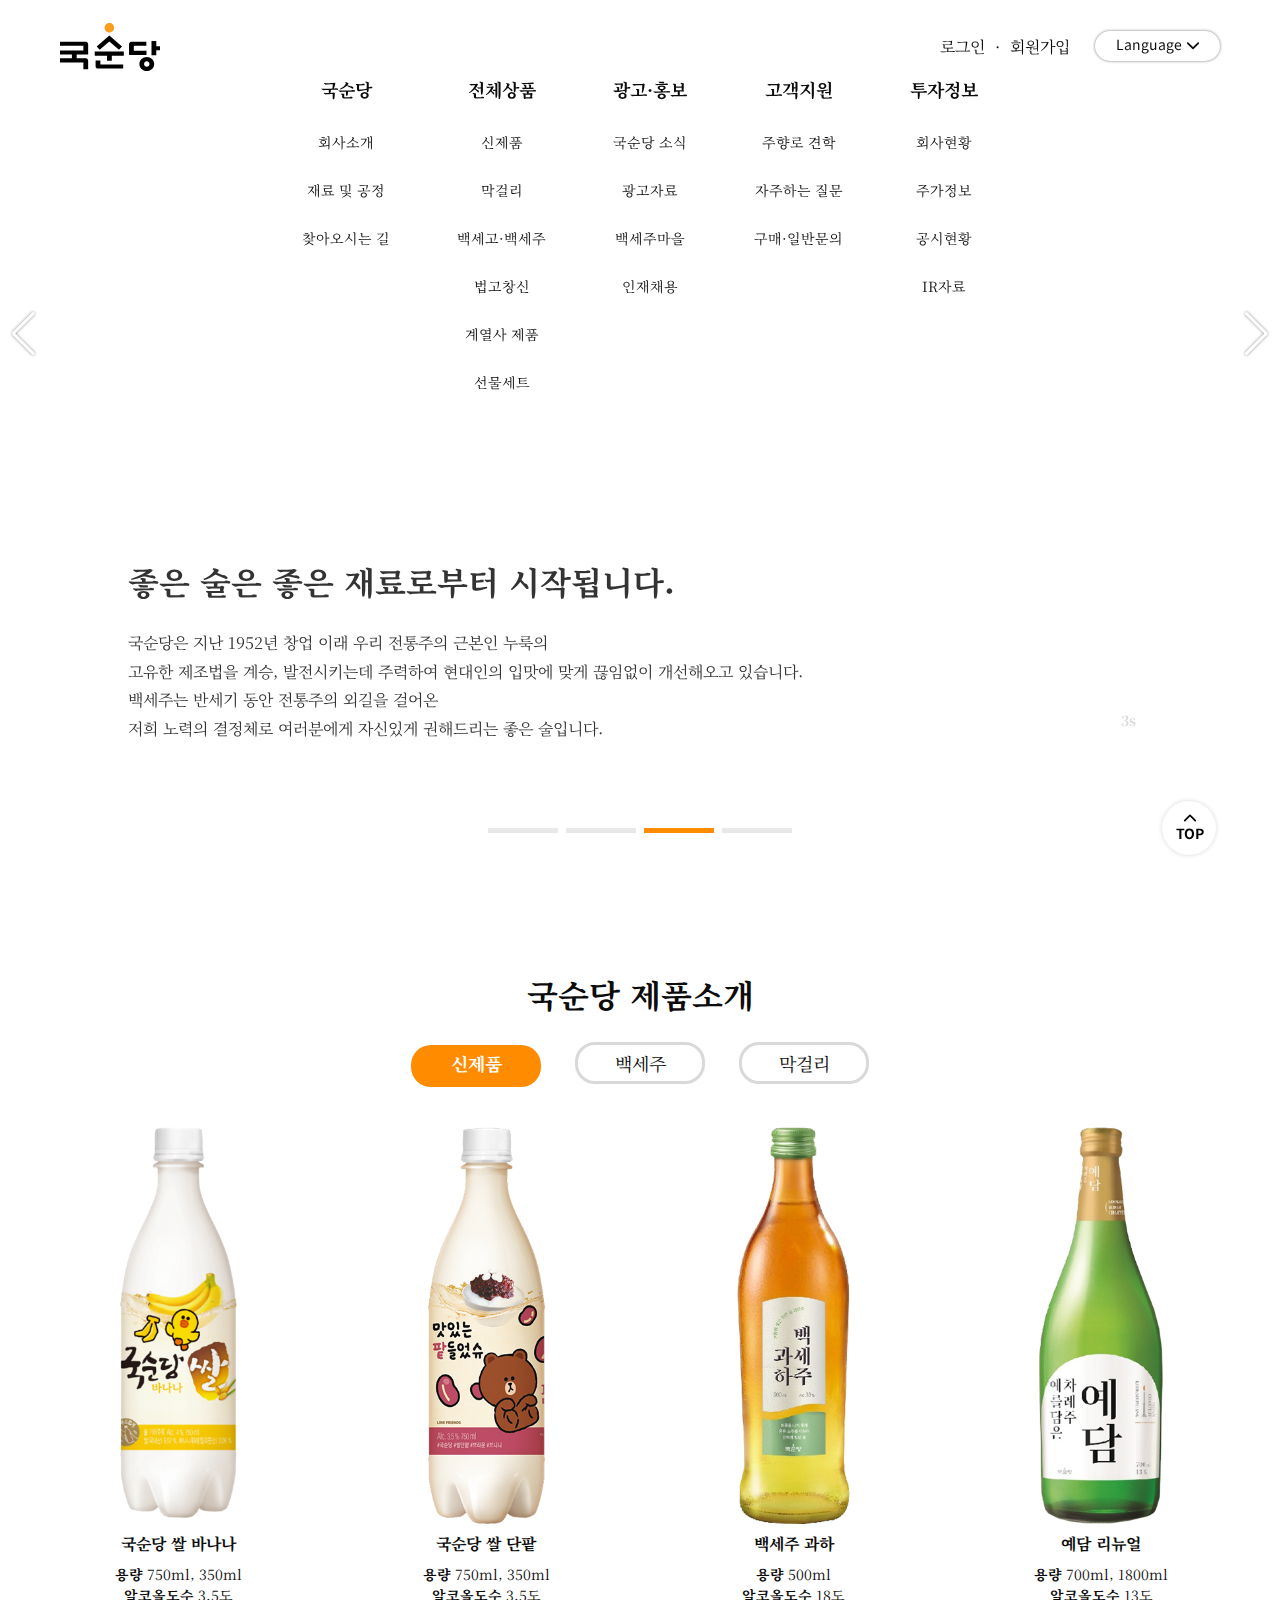
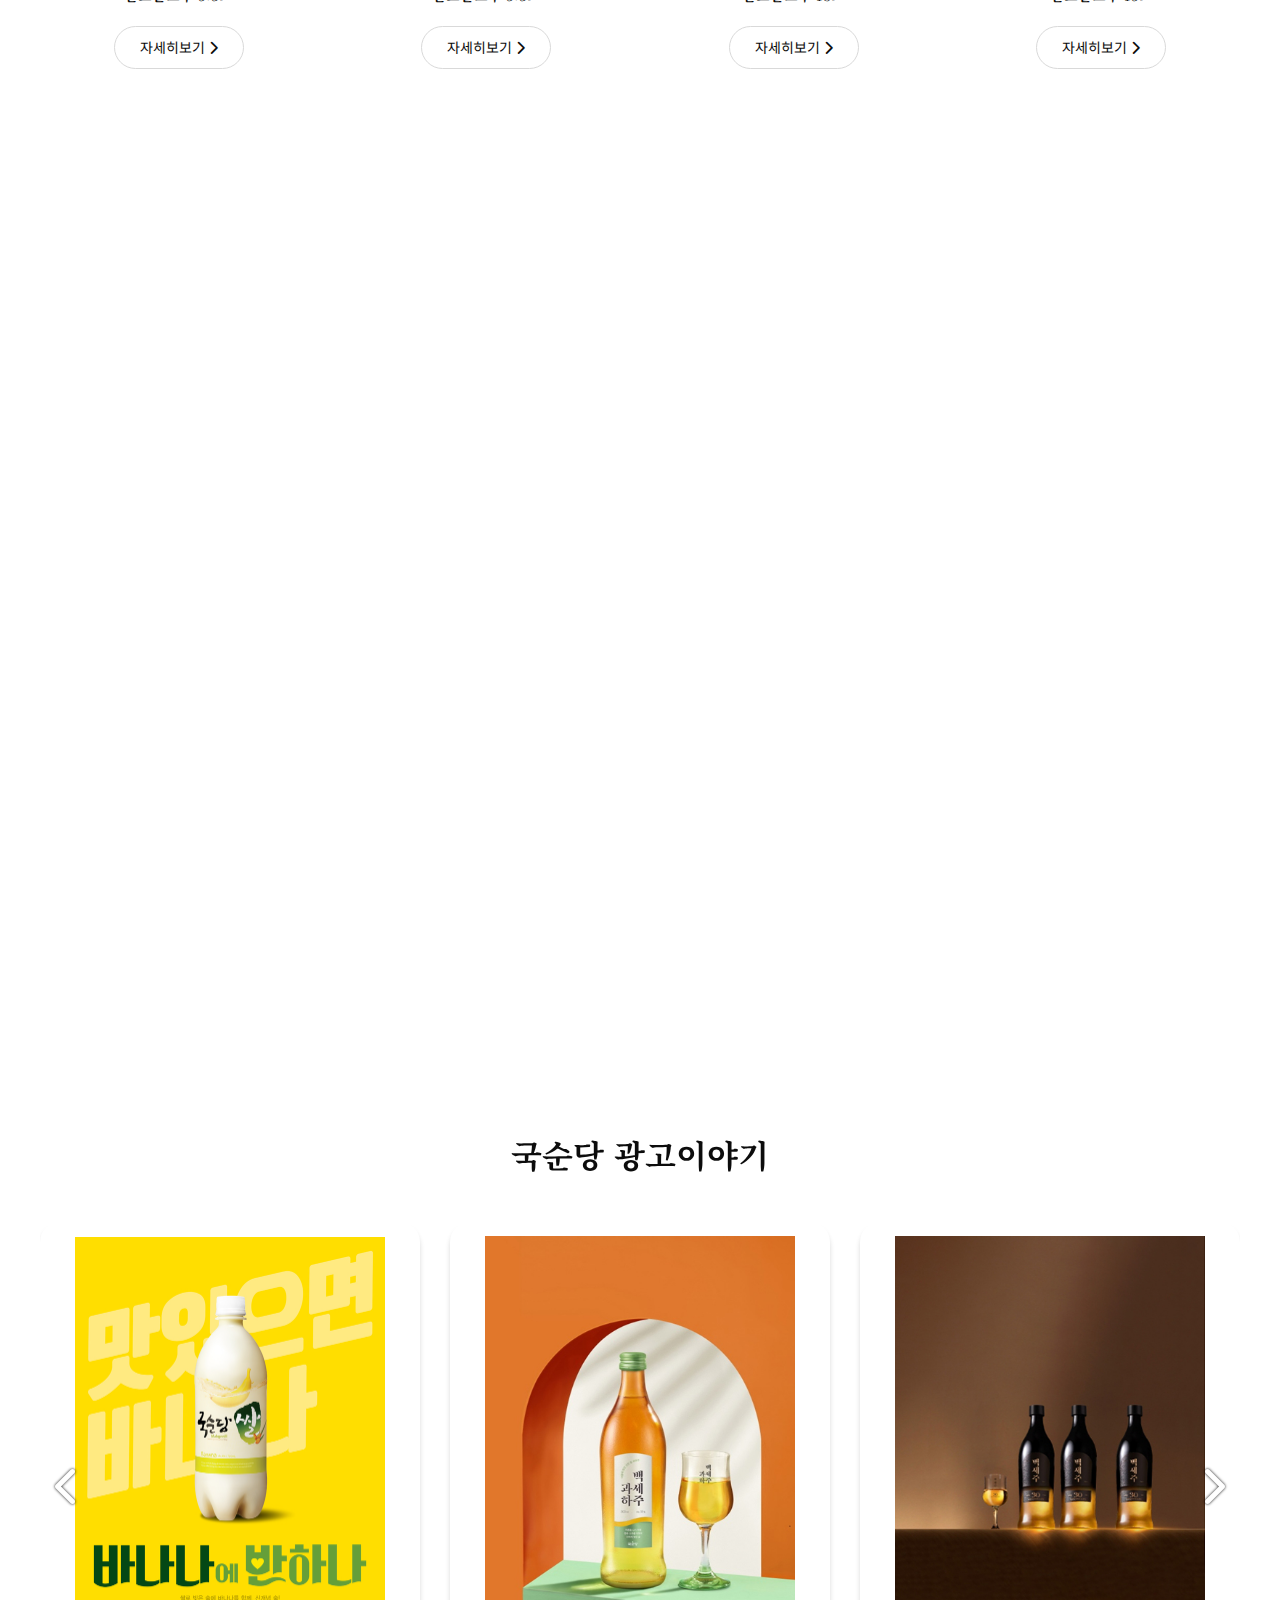
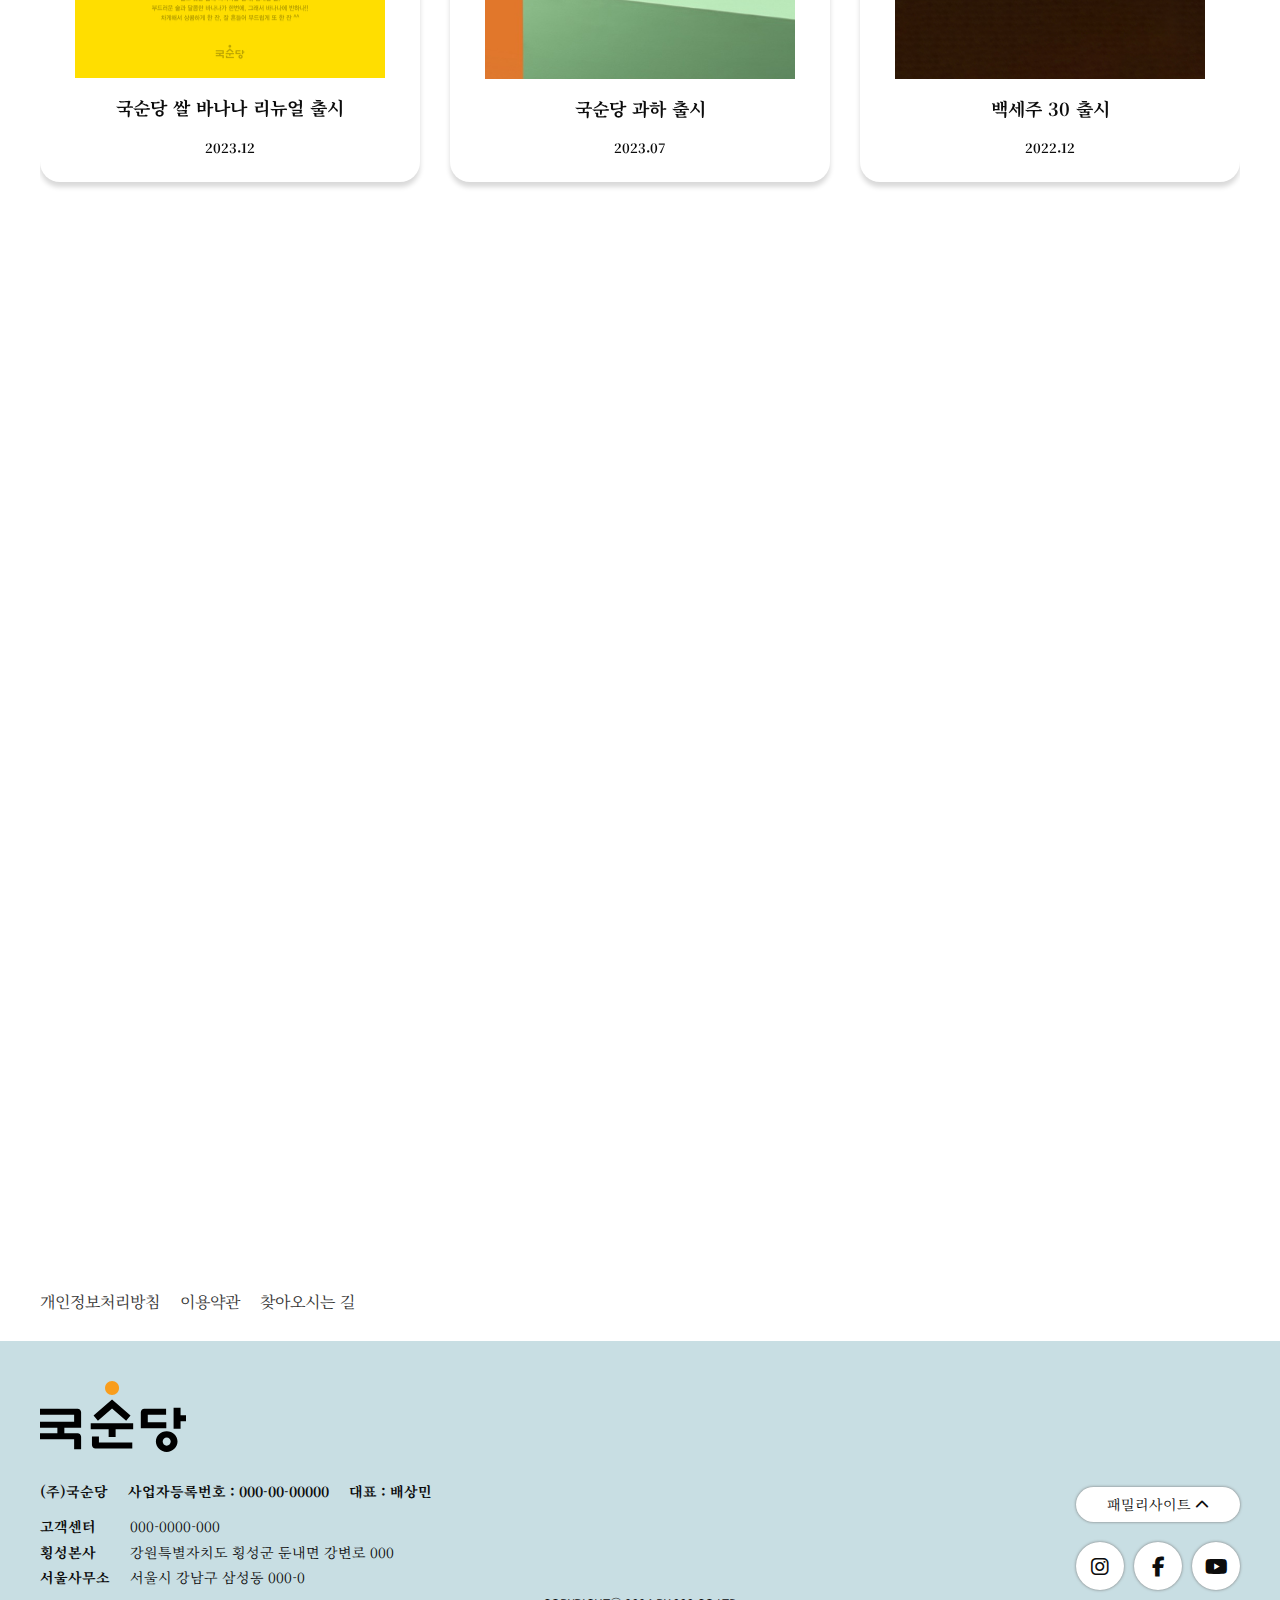
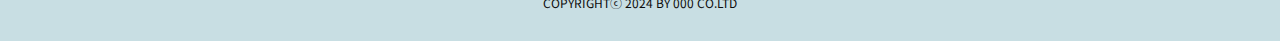
==== index.html @ f48126ed "Add files via upload" ====
<!DOCTYPE html>
<html lang="ko">
<head>
  <meta charset="UTF-8">
  <meta name="viewport" content="width=device-width, initial-scale=1.0">
  <title>국순당</title>
  <!-- 파비콘 이미지 삽입하기 -->
  <link rel="shortcut icon" type="image/x-icon" href="./images/favicon.ico">
  <!-- 1. 초기화 -->
  <link href="./css/reset.css" type="text/css" rel="stylesheet">
  <!-- 2. 공통서식 -->
  <link href="./css/common.css" type="text/css" rel="stylesheet">
  <!-- 3. 메인서식 -->
  <link href="./css/main.css" type="text/css" rel="stylesheet">
  <!-- 4. 아이콘폰트(폰트어썸) -->
  <link rel="stylesheet" href="https://cdnjs.cloudflare.com/ajax/libs/font-awesome/6.2.1/css/all.min.css" type="text/css">

  <link rel="stylesheet" href="https://cdn.jsdelivr.net/npm/swiper@11/swiper-bundle.min.css">


  <!-- 스크롤 아웃 -->
  <script src="https://unpkg.com/scroll-out/dist/scroll-out.min.js"></script>

  <!-- 사용자가 현재 페이지에 접속을 하면 접속한 디바이스기기를 체크하여 모바일, 태블릿일경우 모바일 페이지로 이동 -->

  <!-- 모바일 버전 전환 -->
  <script>
    //사용자가 접속한 디바이스 기기 체크하기
    let mobile_keys=new Array('iPhone','iPad','Android','BlackBerry','Windows Phone','Windows CE','LG','MOT','SAMSUNG','SonyEricsson','Nokia');

    //만약에 웹페이지 주소뒤에 move_pc_screen 값이 없다면
    if(document.URL.match('move_pc_screen')) mobile_keys=null;

    //위 배열값 개수만큼 반복하여 검사를 하고 모바일 사용자이면 아래 내용을 실행
    for(i in mobile_keys){
      //URL파라미터에 'move_pc_screen'가 포함되어 있지 않을때 아래 내용 적용
      if(navigator.userAgent.match(mobile_keys[i]) !=null){
        location.href='https://kimjisu987.github.io/project01/mobile'; //모바일로 연결하라
        break; //더이상 실행안함.
      }
    }
  </script>

  <!-- 스크롤 이미지 스타일 -->
  <style>
    [data-scroll]{
      opacity: 0;
      will-change: transform, opacity;
      transform: translateY(6rem);
      transition: all 1.5s cubic-bezier(0.165, 0.84, 0.44, 1);
    }
    [data-scroll='in']{
      opacity: 1;
      transform: translateY(0);
    }
    [data-scroll='out']{
      opacity: 0;
    }
  </style>
</head>
<body>
  <form name="검색" method="post" action="search">
  <!-- 헤더영역 시작 -->
  <header>
    <div class="header_box"></div>
    <div class="h_top">
      <h1>
        <a href="index.html" title="메인페이지로 바로가기">
          <img src="./images/main_logo.svg" alt="상단로고">
        </a>
      </h1>

      <nav class="top_lnb">
        <ul>
          <li><a href="login.html" title="로그인">로그인</a></li>
          <li><a href="join.html" title="회원가입">회원가입</a></li>
        </ul>
        <div class="lang">
          <ul>
            <li><a href="#" title="language">Language <i class="fa-solid fa-chevron-down"></i></a>
              <ul class="lang_list">
                <li>Language <i class="fa-solid fa-chevron-down"></i></li>
                <li><a href="#" title="Korean">Korean</a></li>
                <li><a href="#" title="English">English</a></li>
                <li><a href="#" title="Chinese">Chinese</a></li>
                <li><a href="#" title="Japanese">Japanese</a></li>
              </ul>
            </li>
          </ul>
        </div>
      </nav>
    </div>
    <div class="h_bottom">
      <nav class="gnb">
        <ul>
          <li>
            <a href="#" title="국순당">국순당</a>
            <ul class="sub">
              <li><a href="#" title="회사소개">회사소개</a></li>
              <li><a href="#" title="재료및공정">재료 및 공정</a></li>
              <li><a href="#" title="찾아오시는 길">찾아오시는 길</a></li>
            </ul>
          </li>
          <li>
            <a href="#" title="전체상품">전체상품</a>
            <ul class="sub">
              <li><a href="#" title="신제품">신제품</a></li>
              <li><a href="#" title="막걸리">막걸리</a></li>
              <li><a href="#" title="백세고백세주">백세고&#x00B7;백세주</a></li>
              <li><a href="#" title="법고창신">법고창신</a></li>
              <li><a href="#" title="계열사 제품">계열사 제품</a></li>
              <li><a href="#" title="선물세트">선물세트</a></li>
            </ul>
          </li>
          <li>
            <a href="#" title="광고및홍보">광고&#x00B7;홍보</a>
            <ul class="sub">
              <li><a href="#" title="국순당 소식">국순당 소식</a></li>
              <li><a href="#" title="광고자료">광고자료</a></li>
              <li><a href="#" title="백세주마을">백세주마을</a></li>
              <li><a href="#" title="인재채용">인재채용</a></li>
            </ul>
          </li>
          <li>
            <a href="#" title="고객지원">고객지원</a>
            <ul class="sub">
              <li><a href="#" title="주향로 견학">주향로 견학</a></li>
              <li><a href="#" title="자주하는 질문">자주하는 질문</a></li>
              <li><a href="#" title="구매및일반문의">구매&#x00B7;일반문의</a></li>
            </ul>
          </li>
          <li>
            <a href="#" title="투자정보">투자정보</a>
            <ul class="sub">
              <li><a href="#" title="회사현황">회사현황</a></li>
              <li><a href="#" title="주가정보">주가정보</a></li>
              <li><a href="#" title="공시현황">공시현황</a></li>
              <li><a href="#" title="IR자료">IR자료</a></li>
            </ul>
          </li>
        </ul>
      </nav>
    </div>
  </header>

  <!-- 메인영역 시작 -->
  <main>
    <!-- 1. 메인 슬라이드 -->
    <article class="visual_box">
      <h2>메인슬라이드</h2>
      <div class="swiper main_slide">
        <div class="swiper-wrapper">
          <div class="swiper-slide"><img src="./images/main_slide1.jpg" alt="슬라이드1"></div>
          <div class="swiper-slide"><img src="./images/main_slide2.jpg" alt="슬라이드2"></div>
          <div class="swiper-slide"><img src="./images/main_slide3.jpg" alt="슬라이드3"></div>
          <div class="swiper-slide"><img src="./images/main_slide4.jpg" alt="슬라이드4"></div>
        </div>
        <div class="swiper-button-next"></div>
        <div class="swiper-button-prev"></div>
        <div class="swiper-pagination"></div>
        <div class="autoplay-progress">
          <svg viewBox="0 0 48 48">
            <circle cx="24" cy="24" r="20"></circle>
          </svg>
          <span></span>
        </div>
        <div class="silde_inner">
          <p><span class="slide_txt">좋은 술은 좋은 재료로부터 시작됩니다.</span><br>
            국순당은 지난 1952년 창업 이래 우리 전통주의 근본인 누룩의<br>
            고유한 제조법을 계승, 발전시키는데 주력하여 현대인의 입맛에 맞게 끊임없이 개선해오고 있습니다.<br>
            백세주는 반세기 동안 전통주의 외길을 걸어온<br>
            저희 노력의 결정체로 여러분에게 자신있게 권해드리는 좋은 술입니다.
          </p>
        </div>
      </div>


    </article>
    <!-- 2. 제품소개 : 0329 라디오버튼을 활용한 이미지 슬라이드 참고 -->
    <article class="menu_box scroll_on">
      <h4 class="menu_title">국순당 제품소개</h4>
      <input type="radio" id="tab01" name="a" checked><label for="tab01">신제품</label>
      <input type="radio" id="tab02" name="a"><label for="tab02">백세주</label>
      <input type="radio" id="tab03" name="a"><label for="tab03">막걸리</label>

      <!-- 1. 신제품 -->
      <div class="swiper menu_slide1"  >
        <div class="swiper-wrapper">
          <div class="swiper-slide">
            <figure>
              <a href="#none" title="신제품1">
                <img src="./images/product00_1.png" alt="신제품1">
              </a>
              <figcaption>
                <h5>국순당 쌀 바나나</h5>
                <p>
                  <b>용량</b> 750ml, 350ml<br>
                  <b>알코올도수</b> 3.5도<br>
                </p>
                <a href="#" title="제품 자세히보기" class="readmore">자세히보기 <i class="fa-solid fa-chevron-right"></i></a>
              </figcaption>
            </figure>
          </div>
          <div class="swiper-slide">
            <figure>
              <a href="#none" title="신제품2">
                <img src="./images/product00_2.png" alt="신제품2">
              </a>
              <figcaption>
                <h5>국순당 쌀 단팥</h5>
                <p>
                  <b>용량</b> 750ml, 350ml<br>
                <b>알코올도수</b> 3.5도<br>
              </p>
              <p>
                <a href="#" title="제품 자세히보기" class="readmore">자세히보기 <i class="fa-solid fa-chevron-right"></i></a>
              </figcaption>
            </figure>
          </div>
          <div class="swiper-slide">
            <figure>
              <a href="#none" title="신제품3">
                <img src="./images/product00_3.png" alt="신제품3">
              </a>
              <figcaption>
                <h5>백세주 과하</h5>
                <p>
                  <b>용량</b> 500ml<br>
                  <b>알코올도수</b> 18도<br>
                </p>
                <p>
                  <a href="#" title="제품 자세히보기" class="readmore">자세히보기 <i class="fa-solid fa-chevron-right"></i></a>
              </figcaption>
            </figure>
          </div>
          <div class="swiper-slide">
            <figure>
              <a href="#none" title="신제품4">
                <img src="./images/product00_4.png" alt="신제품4">
              </a>
              <figcaption>
                <h5>예담 리뉴얼</h5>
                <p>
                  <b>용량</b> 700ml, 1800ml<br>
                  <b>알코올도수</b> 13도<br>
                </p>
                <p>
                  <a href="#" title="제품 자세히보기" class="readmore">자세히보기 <i class="fa-solid fa-chevron-right"></i></a>
              </figcaption>
            </figure>
          </div>
        </div>
        <div class="swiper-pagination"></div>
      </div>

      <!-- 2. 백세주 -->
      <div class="swiper menu_slide2"  >
        <div class="swiper-wrapper">
          <div class="swiper-slide">
            <figure>
              <a href="#none" title="백세주1">
                <img src="./images/product02_1.png" alt="백세주1">
              </a>
              <figcaption>
                <h5>백세주</h5>
                <p>
                  <b>용량</b> 95ml, 375ml, 500ml<br>
                  <b>알코올도수</b> 13도<br>
                </p>
                <p>
                  <a href="#" title="제품 자세히보기" class="readmore">자세히보기 <i class="fa-solid fa-chevron-right"></i></a>
                </p>
              </figcaption>
            </figure>
          </div>
          <div class="swiper-slide">
            <figure>
              <a href="#none" title="백세주2">
                <img src="./images/product02_2.png" alt="백세주2">
              </a>
              <figcaption>
                <h5>백세주 과하</h5>
                <p>
                  <b>용량</b> 500ml<br>
                <b>알코올도수</b> 18도<br>
              </p>
              <p>
                <a href="#" title="제품 자세히보기" class="readmore">자세히보기 <i class="fa-solid fa-chevron-right"></i></a>
                </p>
              </figcaption>
            </figure>
          </div>
          <div class="swiper-slide">
            <figure>
              <a href="#none" title="백세주3">
                <img src="./images/product02_3.png" alt="백세주3">
              </a>
              <figcaption>
                <h5>백세주 담</h5>
                <p>
                  <b>용량</b> 375ml<br>
                  <b>알코올도수</b> 13도<br>
                </p>
                <p>
                  <a href="#" title="제품 자세히보기" class="readmore">자세히보기 <i class="fa-solid fa-chevron-right"></i></a>
                </p>
              </figcaption>
            </figure>
          </div>
          <div class="swiper-slide">
            <figure>
              <a href="#none" title="백세주4">
                <img src="./images/product02_4.png" alt="백세주4">
              </a>
              <figcaption>
                <h5>강장 백세주</h5>
                <p>
                  <b>용량</b> 700ml<br>
                  <b>알코올도수</b> 15도<br>
                </p>
                <p>
                  <a href="#" title="제품 자세히보기" class="readmore">자세히보기 <i class="fa-solid fa-chevron-right"></i></a>
                </p>
              </figcaption>
            </figure>
          </div>
          <div class="swiper-slide">
            <figure>
              <a href="#none" title="백세주5">
                <img src="./images/product02_5.png" alt="백세주5">
              </a>
              <figcaption>
                <h5>자양 백세주</h5>
                <p>
                  <b>용량</b> 700ml<br>
                  <b>알코올도수</b> 15도<br>
                </p>
                <p>
                  <a href="#" title="제품 자세히보기" class="readmore">자세히보기 <i class="fa-solid fa-chevron-right"></i></a>
                </p>
              </figcaption>
            </figure>
          </div>
        </div>
        <div class="swiper-pagination"></div>
      </div>

      <!-- 3. 막걸리 -->
      <div class="swiper menu_slide3"  >
        <div class="swiper-wrapper">
          <div class="swiper-slide">
            <figure>
              <a href="#none" title="막걸리1">
                <img src="./images/product03_1.png" alt="막걸리1">
              </a>
              <figcaption>
                <h5>국순당 생막걸리</h5>
                <p>
                  <b>용량</b> 750ml<br>
                  <b>알코올도수</b> 6도<br>
                </p>
                <p>
                  <a href="#" title="제품 자세히보기" class="readmore">자세히보기 <i class="fa-solid fa-chevron-right"></i></a>
                </p>
              </figcaption>
            </figure>
          </div>
          <div class="swiper-slide">
            <figure>
              <a href="#none" title="막걸리2">
                <img src="./images/product03_2.png" alt="막걸리2">
              </a>
              <figcaption>
                <h5>국순당 대박</h5>
                <p>
                  <b>용량</b> 700ml<br>
                <b>알코올도수</b> 6도<br>
              </p>
              <p>
                <a href="#" title="제품 자세히보기" class="readmore">자세히보기 <i class="fa-solid fa-chevron-right"></i></a>
                </p>
              </figcaption>
            </figure>
          </div>
          <div class="swiper-slide">
            <figure>
              <a href="#none" title="막걸리3">
                <img src="./images/product03_3.png" alt="막걸리3">
              </a>
              <figcaption>
                <h5>1000억 프리바이오 막걸리</h5>
                <p>
                  <b>용량</b> 750ml, 350ml<br>
                  <b>알코올도수</b> 5도<br>
                </p>
                <p>
                  <a href="#" title="제품 자세히보기" class="readmore">자세히보기 <i class="fa-solid fa-chevron-right"></i></a>
                </p>
              </figcaption>
            </figure>
          </div>
          <div class="swiper-slide">
            <figure>
              <a href="#none" title="막걸리4">
                <img src="./images/product03_4.png" alt="막걸리4">
              </a>
              <figcaption>
                <h5>국순당 쌀막걸리 무아스파탐</h5>
                <p>
                  <b>용량</b> 750ml, 350ml<br>
                  <b>알코올도수</b> 5.8도<br>
                </p>
                <p>
                  <a href="#" title="제품 자세히보기" class="readmore">자세히보기 <i class="fa-solid fa-chevron-right"></i></a>
                </p>
              </figcaption>
            </figure>
          </div>
          <div class="swiper-slide">
            <figure>
              <a href="#none" title="막걸리5">
                <img src="./images/product03_5.png" alt="막걸리5">
              </a>
              <figcaption>
                <h5>피치로 피치올려</h5>
                <p>
                  <b>용량</b> 750ml<br>
                  <b>알코올도수</b> 3도<br>
                </p>
                <p>
                  <a href="#" title="제품 자세히보기" class="readmore">자세히보기 <i class="fa-solid fa-chevron-right"></i></a>
                </p>
              </figcaption>
            </figure>
          </div>
          <div class="swiper-slide">
            <figure>
              <a href="#none" title="막걸리6">
                <img src="./images/product03_6.png" alt="막걸리6">
              </a>
              <figcaption>
                <h5>첫술</h5>
                <p>
                  <b>용량</b> 750ml<br>
                  <b>알코올도수</b> 7도<br>
                </p>
                <p>
                  <a href="#" title="제품 자세히보기" class="readmore">자세히보기 <i class="fa-solid fa-chevron-right"></i></a>
                </p>
              </figcaption>
            </figure>
          </div>
        </div>
        <div class="swiper-pagination"></div>
      </div>
    </article>

    <!-- 3. 회사소개 -->
    <article class="arti_company" data-scroll>
      <div class="company">
        <div class="company_inner">
          <h5>국순당</h5>
          <p class="company_txt">
            우리의 누룩으로 좋은 술을 빚는 집,<br>
            국순당은 술을 빚기 전에 먼저 사람을 생각합니다.<br>
          </p>
          <p class="company_btn">
            <a href="#" title="제품 자세히보기" class="readmore2">자세히보기 <i class="fa-solid fa-chevron-right"></i></a>
          </p>
        </div>
      </div>
      <div class="company_bottom">
        <ul class="company_grid">
          <li>
            <h5>2023년 매출</h5><br>
            매출액의 44%는 막걸리(탁주)<br>
            22%는 국순당쌀바나나 외 기타제품, 19%는 약주 부문<br>
            <p><span class="company_point">704</span> 억원</p>
          </li>
          <li>
            <h5>대한민국 주류대상</h5><br>
            국순당 생막걸리 우국생 (탁주-생막걸리부문)<br>
            1000억 프리바이오 막걸리 (탁주-살균막걸리부문)<br>
            <p><span class="company_point">대상</span> 수상</p>
          </li>
          <li>
            <h5>수출의 탑</h5><br>
            2020년 전통주업계 최초 500만불 수출의 탑 수상<br>
            2021년 700만불 수출의 탑 수상<br>
            <p><span class="company_point">700만불</span> 수출의 탑</p>
          </li>
        </ul>
      </div>
    </article>

    <!-- 4. 광고이야기 : 0329 라디오버튼을 활용한 이미지 슬라이드 참고 -->
    <div class="poster_box"  >
      <h4>국순당 광고이야기</h4>

      <div class="swiper post_slide">
        <div class="swiper-wrapper poster_inner">
          <div class="swiper-slide poster_card">
            <img src="./images/poster_01.jpg" alt="광고포스터1">
            <p>국순당 쌀 바나나 리뉴얼 출시
            <p class="poster_date">2023.12</p>
          </div>

          <div class="swiper-slide poster_card">
            <img src="./images/poster_02.jpg" alt="광고포스터2">
            <p>국순당 과하 출시
            <p class="poster_date">2023.07</p>
          </div>
          <div class="swiper-slide poster_card">
            <img src="./images/poster_03.jpg" alt="광고포스터3">
            <p>백세주 30 출시
            <p class="poster_date">2022.12</p>
          </div>
          <div class="swiper-slide poster_card">
            <img src="./images/poster_04.jpg" alt="광고포스터4">
            <p>국순당 칠성막사 출시
            <p class="poster_date">2022.04</p>
          </div>
          <div class="swiper-slide poster_card">
            <img src="./images/poster_05.jpg" alt="광고포스터5">
            <p>국순당 쌀 바밤바밤 출시
            <p class="poster_date">2021.11</p>
          </div>
          <div class="swiper-slide poster_card">
            <img src="./images/poster_01.jpg" alt="광고포스터1">
            <p>국순당 쌀 죠리퐁당 출시
            <p class="poster_date">2021.06</p>
          </div>
        </div>
      </div>
      <div class="btn_box">
        <i class="fa-solid fa-chevron-right p_swiper-button-next"></i>
        <i class="fa-solid fa-chevron-left p_swiper-button-prev"></i>
      </div>
    </div>

    <!-- 5. 인스타그램 -->
    <div class="insta_box" data-scroll>
      <h4><i class="fa-brands fa-instagram"></i> <img src="./images/x_icon.svg" alt="X아이콘" class="x_icon"> @kooksoondang</h4>
      <ul class="insta_grid">
        <li>
          <a href="#none" title="인스타이미지1">
            <img src="./images/insta_01.jpg" alt="인스타이미지1">
          </a>
        </li>
        <li>
          <a href="#none" title="인스타이미지2">
            <img src="./images/insta_02.jpg" alt="인스타이미지2">
          </a>
        </li>
        <li>
          <a href="#none" title="인스타이미지3">
            <img src="./images/insta_03.jpg" alt="인스타이미지3">
          </a>
        </li>
        <li>
          <a href="#none" title="인스타이미지4">
            <img src="./images/insta_04.jpg" alt="인스타이미지4">
          </a>
        </li>
        <li>
          <a href="#none" title="인스타이미지5">
            <img src="./images/insta_05.jpg" alt="인스타이미지5">
          </a>
        </li>
        <li>
          <a href="#none" title="인스타이미지6">
            <img src="./images/insta_06.jpg" alt="인스타이미지6">
          </a>
        </li>
        <li>
          <a href="#none" title="인스타이미지7">
            <img src="./images/insta_07.jpg" alt="인스타이미지7">
          </a>
        </li>
        <li>
          <a href="#none" title="인스타이미지8">
            <img src="./images/insta_08.jpg" alt="인스타이미지8">
          </a>
        </li>
      </ul>
      <p>
        <a href="#" title="인스타 더보기" class="readmore">더보기 <i class="fa-solid fa-chevron-right"></i></a>
      </p>
    </div>
  </main>

  <!-- 푸터영역 시작 -->
  <footer>
    <!-- TOP버튼 -->
    <aside>
      <p class="top_btn">
        <a href="#top">
          <i class="fa-solid fa-chevron-up"></i>
        <br>TOP</a>
      </p>
    </aside>

    <div class="f_top">
      <nav class="f_nav">
        <ul>
          <li><a href="#" title="개인정보처리방침">개인정보처리방침</a></li>
          <li><a href="#" title="이용약관">이용약관</a></li>
          <li><a href="#" title="찾아오시는 길">찾아오시는 길</a></li>
        </ul>
      </nav>
    </div>

    <div class="f_bottom">
      <h2>
        <img src="./images/main_logo.svg" alt="하단로고">
      </h2>

      <div class="f_b_inner">

        <address class="add">
          <div class="add_top">
            <p>(주)국순당</p>
            <p>사업자등록번호 : 000-00-00000</p>
            <p>대표 : 배상민</p>
          </div>
          <ul class="adr_l">
            <li>고객센터</li>
            <li>횡성본사</li>
            <li>서울사무소</li>
          </ul>
          <ul class="adr_r">
            <li>000-0000-000</li>
            <li>강원특별자치도 횡성군 둔내면 강변로 000</li>
            <li>서울시 강남구 삼성동 000-0</li>
          </ul>
        </address>

        <div class="f_button">

          <div class="familysite">
            <ul class="">
              <li><a href="#" title="패밀리사이트">패밀리사이트 <i class="fa-solid fa-chevron-up"></i></a>
                <ul class="family_list">
                  <li><a href="#" title="법고창신">법고창신</a></li>
                  <li><a href="#" title="백세주 브랜드">백세주 브랜드</a></li>
                  <li><a href="#" title="예담 브랜드">예담 브랜드</a></li>
                  <li><a href="#" title="주향로">주향로</a></li>
                  <li><a href="#" title="우리술 아름터">우리술 아름터</a></li>
                  <li><a href="#" title="국순당 여주명주">국순당 여주명주</a></li>
                  <li><a href="#" title="국순당 고창명주">국순당 고창명주</a></li>
                  <li>패밀리사이트 <i class="fa-solid fa-chevron-up"></i></li>
                </ul>
              </li>
            </ul>
          </div>
          
          <ul class="sns">
            <li><a href="#" title="인스타그램"><span>인스타그램</span><i class="fa-brands fa-instagram"></i></a></li>
            <li><a href="#" title="페이스북"><span>페이스북</span><i class="fa-brands fa-facebook-f"></i></a></li>
            <li><a href="#" title="유투브"><span>유투브</span><i class="fa-brands fa-youtube"></i></a></li>
          </ul>
        </div>
      </div>
      <address class="copyright">COPYRIGHTⓒ 2024 BY 000 CO.LTD</address>
    </div>


  </footer>
  </form>


    <!-- 1. 메인 슬라이드 -->
    <script src="https://cdn.jsdelivr.net/npm/swiper@11/swiper-bundle.min.js"></script>

    <script>
    // 1. 메인비주얼 슬라이드
    const progressCircle = document.querySelector(".autoplay-progress svg");
    const progressContent = document.querySelector(".autoplay-progress span");
    var swiper = new Swiper(".main_slide", {
      spaceBetween: 30,
      centeredSlides: true,
      autoplay: {
        delay: 2500,
        disableOnInteraction: false
      },
      pagination: {
        el: ".swiper-pagination",
        clickable: true
      },
      navigation: {
        nextEl: ".swiper-button-next",
        prevEl: ".swiper-button-prev"
      },
      on: {
        autoplayTimeLeft(s, time, progress) {
          progressCircle.style.setProperty("--progress", 1 - progress);
          progressContent.textContent = `${Math.ceil(time / 1000)}s`;
        }
      }
    });

      // 2. 제품소개 슬라이드
      var swiper2 = new Swiper(".menu_slide1", {
        slidesPerView: 4,
        spaceBetween: 30,
        pagination: {
          el: ".swiper-pagination",
          clickable: true,
        },
      });
      var swiper3 = new Swiper(".menu_slide2", {
        slidesPerView: 4,
        spaceBetween: 30,
        pagination: {
          el: ".swiper-pagination",
          clickable: true,
        },
      });
      var swiper4 = new Swiper(".menu_slide3", {
        slidesPerView: 4,
        spaceBetween: 30,
        pagination: {
          el: ".swiper-pagination",
          clickable: true,
        },
      });

      // 3. 광고이야기 슬라이드
      var swiper = new Swiper(".post_slide", {
      slidesPerView: 3,
      centeredSlides: true,
      spaceBetween: 30,
      initialSlide: 1,
      pagination: {
        el: ".swiper-pagination",
        type: "fraction",
      },
      navigation: {
        nextEl: ".p_swiper-button-next",
        prevEl: ".p_swiper-button-prev",
      },
    });

    var appendNumber = 6;
    var prependNumber = 1;
    document
      .querySelector(".prepend-2-slides")
      .addEventListener("click", function (e) {
        e.preventDefault();
        swiper.prependSlide([
          '<div class="swiper-slide">Slide ' + --prependNumber + "</div>",
          '<div class="swiper-slide">Slide ' + --prependNumber + "</div>",
        ]);
      });
    document
      .querySelector(".prepend-slide")
      .addEventListener("click", function (e) {
        e.preventDefault();
        swiper.prependSlide(
          '<div class="swiper-slide">Slide ' + --prependNumber + "</div>"
        );
      });
    document
      .querySelector(".append-slide")
      .addEventListener("click", function (e) {
        e.preventDefault();
        swiper.appendSlide(
          '<div class="swiper-slide">Slide ' + ++appendNumber + "</div>"
        );
      });
    document
      .querySelector(".append-2-slides")
      .addEventListener("click", function (e) {
        e.preventDefault();
        swiper.appendSlide([
          '<div class="swiper-slide">Slide ' + ++appendNumber + "</div>",
          '<div class="swiper-slide">Slide ' + ++appendNumber + "</div>",
        ]);
      });

    </script>

    <!-- 헤더 백그라운드 스크롤 -->
    <script>
      window.addEventListener('scroll', function() {
        var element = document.querySelector('.header_box');
        var scrollPosition = window.scrollY;
      
        // 스크롤 위치에 따라 opacity 값 조절
        var maxOpacity = 100;
        var minOpacity = 0;
        var maxScroll = 100; // opacity를 0에서 100으로 변경하기 위한 스크롤 값
        var opacity = (scrollPosition / maxScroll) * maxOpacity;
      
        // opacity 값을 0과 100 사이로 유지
        opacity = Math.min(maxOpacity, opacity);
        opacity = Math.max(minOpacity, opacity);
      
        // opacity 값을 적용
        element.style.opacity = opacity / 100; // 0에서 1 사이의 값으로 변환하여 설정
      });
      </script>

    <!-- TOP버튼 -->
    <script>
      let topbtn = document.querySelector(".top_btn");

      window.addEventListener("scroll", function(){
        let value = window.scrollY;
        console.log("scrolY", value);

        if(value >= 729){
          topbtn.style.display = "block";
        } else{
          topbtn.style.display = "none"
        }
      });
    </script>

    <!-- 박스 스크립트 -->
    <script>
      ScrollOut({});
    </script>
</body>
</html>
---- css/common.css ----
@charset "utf-8";

/* 기본스타일 3가지(폰트, 색상, 링크) */

/* Noto Noto Serif KR 폰트 (메인) */
@import url('https://fonts.googleapis.com/css2?family=Noto+Serif+KR&display=swap');
/* Noto Sans KR 폰트 (메인) */
@import url('https://fonts.googleapis.com/css2?family=Noto+Sans+KR:wght@100..900&display=swap');

:root{
  --main_font: 'Noto Serif KR';
  --sub_font: 'Noto Sans KR';

  --main_color01:#ff8c00;
  --main_color02:#c8dee3;
  --sub_color01:#f1ece6;
  --sub_color02:#757575;
  --sub_color03:#D9D9D9;

  --txt_color01:#333333;
  --txt_color02:#0C0C0C;
  --txt_color03:#D9D9D9;

  --font_size_12:12px;
  --font_size_13:13px;
  --font_size_14:14px;
  --font_size_16:16px;
  --font_size_18:18px;
  --font_size_20:20px;
  --font_size_24:24px;
  --font_size_32:32px;
  --font_size_40:40px;
}

body{
  font-family: "Noto Serif KR", "Noto Sans KR", arial;
  font-size:var(--font_size_12);
  color:var(--txt_color01);
  line-height:160%;
}

a{
  color: inherit;
  text-decoration:none;
}


/* header서식 */
header{
  width: 100%;
  position: fixed;
  z-index: 999;
}
.header_box{
  position: fixed;
  top: 0px;
  width: 100%; height: 119px;
  background: #fff;
  transition: opacity 0.5s;
  opacity: 0;
}
.h_top{   /* 로고, 로그인, 회원가입, 언어설정 박스 */
  width: 1200px;
  height: 75px;
  position: relative;
  margin: 10px auto;
  z-index: 999;
}
h1{   /* 국순당 로고 */
  width: 100px; height: 50px;
  padding: 12.5px 20px;
}
.h_top .top_lnb{    /* 로그인, 회원가입, 언어설정 박스 */
  position: absolute;
  top: 26px; right: 0px;
  font-size: 16px;
}
.top_lnb, .top_lnb > ul{    /* 로그인, 회원가입, 언어설정 */
  display: flex;
  padding: 0px 20px;
}
.top_lnb > ul > li{   /* 로그인, 회원가입 */
  padding: 0px 5px;
  text-align: center;
}
.top_lnb > ul > li:first-child::after{    /* 로그인, 회원가입 사이 · 표시 */
  content: "·";
  padding-left: 10px;
}

.lang{    /* 언어설정박스 */
  width: 125px; height: 30px;
  background: none;
  border-radius: 20px;
  box-shadow: 0px 0px 3px var(--sub_color02);
  text-align: center;
  line-height: 190%;
  font-family: var(--sub_font);
  transform: translateY(-5px);
  font-size: var(--font_size_14);
}
.lang:hover .lang_list{display: block;}   /* 언어설정 호버 */
.lang > ul{position: relative;}   /* 언어설정 호버시 나오는 내용 */

.lang_list{   /* 언어설정 호버시 나오는 내용 */
  display: none;
  width: 125px;
  background: #fff;
  border-radius: 16px;
  box-shadow: 0px 0px 3px var(--sub_color02);
  position: absolute; top: 0px;
  overflow: hidden;
}
.lang_list li a{display: block;}    /* 언어설정 호버시 나오는 내용 */
.lang_list li:hover{background: var(--main_color02);}   /* 언어설정 호버시 배경 색 변경 */
.lang_list li:first-child:hover{background: none;}   /* 언어설정 호버시 패밀리사이트 색만 따로 변경 */

.h_bottom{    /* 내비게이션 메뉴 */
  position:absolute;
  left:0px;top:-10px;
  padding-top:75px;
  width: 100%; height: 45px;
  margin: 0 auto;
  overflow: hidden;
  transition: 0.5s;
  z-index: 100;
}
.gnb > ul > li > a::after{    /* 내비게이션 호버시 나올 주황 밑줄 디자인*/
  display: block;
  content: "";
  background: var(--main_color01);
  width: 100%;
  height: 3px;
  transform: scaleX(0);
  transition: 0.5s;
}
.gnb > ul > li:hover > a::after{    /* 내비게이션 호버시 밑줄 나오게 */
  transform: scaleX(1);
}
.h_bottom:hover{    /* 내비게이션 호버시 전체 흰박스 */
  height: 380px;
  background: rgb(255,255,255,0.5);
}
.gnb > ul{     /* 내비게이션 전체 박스 */
  width: 750px;
  margin: 0 auto;
  display: flex;
  justify-content: space-evenly;
}
.gnb > ul > li{     /* 내비게이션 세로줄 전체 박스 */
  line-height:48px;
  text-align:center;
  padding:0px 30px;
  position:relative;
}
.gnb > ul > li > a{   /* gnb 메뉴 */
  color:var(--txt_color02);
  font-size:18px;
  font-weight: bold;
}
.gnb > ul > li > ul > li{font-size: var(--font_size_14);}   /* lnb 메뉴 */
.gnb > ul > li > ul > li:hover{     /* lnb 메뉴 호버시 밑줄 */
  text-decoration: underline;
}

/* footer서식 */
footer{     /* 푸터 전체 박스 */
  margin: 0 auto;
  background: var(--main_color02);
}
.f_top{   /* 푸터 위 흰박스 영역 */
  width: 100%;
  height: 50px;
  background: #fff;
}
.f_nav{   /* 푸터 위 흰박스 내비 (개인정보처리방침, 이용약관, 찾아오시는길) */
  width: 1200px;
  margin: 0 auto;
}
.f_nav > ul{    /* 푸터 위 흰박스 내비*/
  display: flex;
}
.f_nav > ul > li{   /* 푸터 위 흰박스 내비 */
  padding-right: 20px;
  font-size: var(--font_size_16);
  color: var(--txt_color01)
}
.f_nav > ul > li:hover{text-decoration: underline;}   /*푸터 위 흰박스 내비 호버 */
.f_bottom{    /* 푸터 아래 하늘색 박스 */
  width: 1200px;
  height: 300px;
  margin: 0 auto;
  background: var(--main_color02);
  font-size: var(--font_size_14);
  line-height: 180%;
}
.f_bottom > h2{   /* 푸터 아래 하늘색 박스의 로고 */
  padding: 40px 0px 10px 0px;
}
.f_bottom > h2> img{    /* 푸터 아래 하늘색 박스 로고 */
  width: 146px; height: 71px;
}
.f_b_inner, .add_top, .sns{display: flex;}
.add_top{padding: 10px 0px;}    /* 푸터 아래 국순당,사업자등록번호,대표 박스 */
.add_top > p{   /* 푸터 아래 국순당, 사업자등록번호, 대표 개별박스*/
  font-weight: bold;
  padding-right: 20px;
}
.adr_l{   /* 푸터 아래 왼쪽 고객센터, 횡성본사, 서울사무소*/
  float: left;
  padding-right: 20px;
  font-weight: bold;
}
.f_b_inner{position: relative;}   /* 푸터 아래 로고 제외 전체 박스 */
.f_button{    /* 푸터 아래 패밀리사이트, sns 박스*/
  position: absolute;
  bottom: 0px; right: 0px;
}
.familysite{    /* 푸터의 패밀리박스 */
  width: 164px; height: 35px;
  background: #fff;
  border-radius: 20px;
  box-shadow: 0px 0px 3px var(--sub_color02);
  margin: 0px 0px 20px 10px;
  text-align: center;
  line-height: 250%;
}
.familysite:hover .family_list{display: block;}   /* 패밀리박스 호버 */
.familysite > ul{position: relative;}   /* 패밀리박스 호버시 나오는 내용 */

.family_list{   /* 패밀리박스 호버시 나오는 내용 */
  display: none;
  width: 164px;
  background: #fff;
  border-radius: 20px;
  box-shadow: 0px 0px 3px var(--sub_color02);
  position: absolute;
  top: -245px;
  overflow: hidden;
}
.family_list li a{display: block;}    /* 패밀리박스 호버시 나오는 내용 */
.family_list li:hover{background: var(--main_color02);}   /* 패밀리박스 호버시 배경 색 변경 */
.family_list li:last-child:hover{background: none;}   /* 패밀리박스 호버시 패밀리사이트 색만 따로 변경 */

.sns span{display: none;}   /* sns 텍스트 숨김 */
.sns > li{    /* sns 아이콘 */
  width: 48px; height: 48px;
  background: #fff;
  border-radius: 100%;
  box-shadow: 0px 0px 3px var(--sub_color02);
  margin-left:10px;
  line-height: 240%;
  font-size: var(--font_size_20);
  text-align: center;
}
.sns > li > a{    /* sns 아이콘 */
  padding: 10px 0px;
}
.copyright{   /* 최하단 카피라이트 */
  text-align: center;
  font-size: var(--font_size_12);
  font-family: var(--sub_font);
}

/* TOP버튼 */
.top_btn {
  position: fixed;
  bottom: 5%;
  right: 5%;
  z-index: 1000;
  background: #fff;
  color: #000;
  padding: 10px 12px 15px 14px;
  border-radius: 100%;
  cursor: pointer;
  font-size: var(--font_size_14);
  font-family: var(--sub_font);
  font-weight: bold;
  box-shadow: 0px 0px 5px var(--sub_color03);
  text-align: center;
  line-height: 100%;
}
.top_btn:hover {
color: var(--main_color01);
}

/* arrow icon (span tag) */
#top_btn span {
width: 108px;
height: 108px;
display: block;
margin-bottom: 7px;
background: #ddd url(up-arrow.png) no-repeat center center;
/* rounded corners */
-webkit-border-radius: 15px;
-moz-border-radius: 15px;
border-radius: 15px;
/* transition */
-webkit-transition: 1s;
-moz-transition: 1s;
transition: 1s;
}
#top_btn a:hover span {
background-color: #777;
}
---- css/main.css ----
@charset "utf-8";

/* 기본스타일 3가지(폰트, 색상, 링크) */

/* Noto Noto Serif KR 폰트 (메인) */
@import url('https://fonts.googleapis.com/css2?family=Noto+Serif+KR&display=swap');
/* Noto Sans KR 폰트 (메인) */
@import url('https://fonts.googleapis.com/css2?family=Noto+Sans+KR:wght@100..900&display=swap');

:root{
  --main_font: 'Noto Serif KR';
  --sub_font: 'Noto Sans KR';

  --main_color01:#ff8c00;
  --main_color02:#c8dee3;
  --sub_color01:#f1ece6;
  --sub_color02:#757575;
  --sub_color03:#D9D9D9;

  --txt_color01:#333333;
  --txt_color02:#0C0C0C;
  --txt_color03:#D9D9D9;

  --font_size_12:12px;
  --font_size_13:13px;
  --font_size_14:14px;
  --font_size_16:16px;
  --font_size_18:18px;
  --font_size_20:20px;
  --font_size_24:24px;
  --font_size_32:32px;
  --font_size_40:40px;
}

body{
  font-family: "Noto Serif KR", "Noto Sans KR", arial;
  font-size:var(--font_size_14);
  color:var(--txt_color02);
  line-height:160%;
  position: relative;
}

/* ----------------------------------------- */
.slide h2{text-indent: -9999px;}
/* 메인시작 */

main{
  /* 메인이미지 올리려고 높이값 위로 */
  transform: translateY(-200px);
  width: 100%;
}
/* 메인 슬라이드 */
.visual_box{
  position: relative;
}
.visual_box .swiper {
  width: 100%;
  height: 1024px;
}
.visual_box .swiper-slide {
  text-align: center;
  font-size: 18px;
  background: #fff;
  display: flex;
  justify-content: center;
  align-items: center;
}
.visual_box .swiper-slide img {
  display: block;
  width: 100%;
  height: 100%;
  object-fit: cover;
}
.visual_box .autoplay-progress {
  position: absolute;
  right: 10%;
  bottom: 10%;
  z-index: 10;
  width: 48px;
  height: 48px;
  display: flex;
  align-items: center;
  justify-content: center;
  font-weight: bold;
  color: var(--sub_color03);
}
.visual_box .autoplay-progress svg {
  --progress: 0;
  position: absolute;
  left: 0;
  top: 0px;
  z-index: 10;
  width: 100%;
  height: 100%;
  stroke-width: 4px;
  stroke: var(--main_color01);
  fill: none;
  stroke-dashoffset: calc(125.6px * (1 - var(--progress)));
  stroke-dasharray: 125.6;
  transform: rotate(-90deg);
}
/* 버튼 서식 편집 */
/* 슬라이드 좌,우측 버튼 */
.visual_box .swiper-button-next, .visual_box .swiper-button-prev{
  color: #fff;
  text-shadow: 0px 0px 3px #000;
}
/* 슬라이드 아래 버튼 버튼 비활성화 */
.visual_box .swiper-pagination-bullet{
  background: var(--sub_color03);
  width: 70px; height: 5px;
  border-radius: 0px;
  opacity: 60%;
}
/* 슬라이드 아래 버튼 버튼 활성화 */
.visual_box .swiper-pagination-bullet-active{
  background: var(--main_color01);
  opacity: 100%;
}
/* h4 타이틀 전체 */
h4{
  text-align: center;
  font-size: var(--font_size_32);
  line-height: 300%;
  }
  .visual_box .silde_inner{
  position: absolute;
  bottom: 10%; left: 10%;
  z-index: 10;
  font-size: var(--font_size_16);
  color: #333333;
  line-height: 180%;
}
.visual_box .slide_txt{
  font-size: var(--font_size_32);
  font-weight: bold;
  line-height: 300%;
}
/* ----------------------------------------- */
/* 2. 제품소개 */
.menu_box{
  width: 1200px;
  margin: 0 auto;
  padding-top: 100px;
  text-align: center;
  position: relative;
}

/* 2-1. 제품소개_슬라이드 */
.menu_box .swiper{
  width: 1200px;
  height: 100%;
  padding: 40px 0px 100px 0px;
}
.menu_box .swiper-slide {
  text-align: center;
  height: 100%;
  font-size: 18px;
  background: #fff;
  display: flex;
  justify-content: center;
  align-items: center;
}
.menu_box .swiper-slide img {
  display: block;
  width: 100%;
  height: 100%;
  object-fit: cover;
}
/* 제품소개 슬라이드 아래 원형 아이콘 */
.menu_box .swiper-pagination{
  transform: translateY(-30px);
}
.menu_box .swiper-pagination-bullet{
  background: var(--sub_color01);
  width: 10px; height: 10px;
  border-radius: 100%;
  opacity: 60%;
}
.menu_box .swiper-pagination-bullet-active{
  background: #ff8c00;
  opacity: 100%;
}
/* 자세히보기 버튼박스 디자인 */
.readmore{
  display: inline-block;
  margin-top: 20px;
  font-family: var(--sub_font);
  font-size: var(--font_size_14);
  padding: 10px 25px;
  background: rgba(255,255,255,0.5);
  border: 1px solid var(--sub_color03);
  border-radius: 30px;
}
.readmore:hover{
  background: var(--main_color02);
  font-weight: bold;
}
/* 카테고리 메뉴박스 */
.menu_box label{
  display: inline-block;
  width: 130px; height: 42px;
  border: 3px solid var(--sub_color03);
  font-size: var(--font_size_14);
  padding: 5px 10px;
  text-align: center;
  line-height: 150%;
  box-sizing: border-box;
  border-radius: 20px;
  cursor: pointer;
  font-size: var(--font_size_18);
  margin: 0px 15px;
}
input[type=radio]{display: none;}
.menu_box label:hover{border-color: var(--main_color01);}
.menu_box input[type=radio]:checked + label{
  font-weight: bold;
  background: var(--main_color01);
  border: 0px;
  color: #fff;
}
article .menu_slide1, article .menu_slide2, article .menu_slide3{
  display: none;
}
#tab01:checked ~ .menu_slide1{display: block;}
#tab02:checked ~ .menu_slide2{display: block;}
#tab03:checked ~ .menu_slide3{display: block;}
figcaption{
  font-size: var(--font_size_14);
  line-height: 150%;
}
figcaption > h5{
  font-size: var(--font_size_16);
  line-height: 250%;
}
/* ----------------------------------------- */
/* 3. 아티클 회사소개 */
.company{   /* 회사소개 백그라운드 이미지 */
  width: 100%; height: 500px;
  background: url(../images/company_bg.jpg);
  background-color: var(--sub_color02);
  background-repeat: no-repeat;
  object-fit: cover;
  background-position:center 40%;
  color: #fff;
  margin-top: 70px;
  background-blend-mode: multiply;
}
.company_inner{   /* 회사소개 이미지 속 텍스트 박스 */
  width: 1200px; margin: 0 auto;
  position: relative;
  left: 0px; bottom: -250px;
  line-height: 200%;
  font-size: var(--font_size_16);
}
.company_inner > h5{    /* 회사소개 이미지 속 제목 (국순당) */
  font-size: var(--font_size_32);
  line-height: 70px;
}
.company_btn{
  margin-top: 50px;
}   /* 회사소개 자세히보기 버튼 */
.readmore2{   /* 회사소개 자세히보기 버튼 디자인 */
  padding: 10px 25px;
  background: rgba(255,255,255,0.2);
  border: none;
  border-radius: 30px;
  color: #fff;
}
.readmore2:hover{   /* 회사소개 자세히보기 버튼 호버 */
  background: #fff;
  color: var(--txt_color02);
}
.company_bottom{    /* 회사소개 이미지 아래 텍스트 박스 */
  width: 1200px;
  margin: 0 auto;
}
.company_grid{    /* 회사소개 이미지 아래 텍스트 박스 그리드 */
  width: 100%;
  display: grid;
  grid-template-columns: repeat(3, 1fr);
}
.company_bottom > ul > li{    /* 회사소개 텍스트박스 한칸씩 세트 박스 */
  border-right: 2px solid var(--sub_color03);
  padding: 50px 20px;
  font-size: var(--font_size_14);
  line-height: 180%;
}
.company_grid li:first-child {    /* 회사소개 텍스트박스 왼쪽 보더 */
  border-left: 2px solid var(--sub_color03);
}
.company_grid h5{   /* 회사소개 텍스트 제목 */
  font-size: var(--font_size_18);
}
.company_point{     /* 회사소개 텍스트 포인트 */
  font-family: var(--sub_font);
  font-size: var(--font_size_40);
  color: var(--main_color01);
  font-weight: bold;
}
.company_grid p{    /* 회사소개 텍스트 포인트 줄*/
  padding-top: 30px;
}
/* ----------------------------------------- */
/* 4. 광고이야기 */
.poster_box{    /* 광고이야기 전체박스 */
  width: 1200px;
  height: 780px;
  margin: 0 auto;
  margin-top: 50px;
  padding-top: 50px;
  /* overflow: hidden; */
  position: relative;
}
.poster_box .poster_card{   /* 포스트카드 박스 */
  width: 100%; height: 520px;
  text-align: center;
  padding: 20px 0px;
  border-radius: 20px;
  box-shadow: 0px 5px 5px var(--sub_color03);
  line-height: 220%;
}
.poster_box .poster_card > img{   /* 포스트카드 속 이미지 */
  width: 315px; height: 450px;
  margin-bottom: 10px;
}
.poster_box .poster_card > p{   /* 포스트카드 속 제목 */
  font-size: var(--font_size_18);
  font-weight: bold;
}
.poster_box .poster_card > .poster_date{    /* 포스트카드 속 날짜 */
  font-size: var(--font_size_13);
}

/* 광고이야기 슬라이드이미지 */
.poster_box .swiper {
  width: 1200px;
  height: 600px;
}
.poster_box .swiper-slide {
  text-align: center;
  font-size: 18px;
  background: #fff;
  display: flex;
  justify-content: center;
  align-items: center;
  flex-direction: column;
}
.poster_box .swiper-slide img {
  display: block;
  width: 310px;
  height: 450px;
  object-fit: cover;
}
.poster_box .swiper {
  width: 1200px;
  height: 600px;
  margin: 20px auto;
}
.p_swiper-button-next, .p_swiper-button-prev{
  font-size: 40px;
  padding: 10px 15px;
  color: #fff;
  text-shadow: 0px 0px 3px #000;
  display: block;
  border-radius: 100%;
}
.p_swiper-button-prev{
  position: absolute;
  top: 400px;
  z-index: 999;
}
.p_swiper-button-next{
  position: absolute;
  top: 400px; right: 0px;
  z-index: 999;
}
/* ----------------------------------------- */
/* 5. 인스타그램 */
.insta_box{
  width: 1200px; margin: 0 auto;
  padding-top: 70px;
  text-align: center;
}
.insta_grid{
  display: grid;
  grid-template-columns: repeat(4, 1fr);
  grid-template-rows: repeat(2, 1fr);
  overflow: hidden;
  grid-gap: 10px;
}
.insta_grid img{
  width: 100%; height: 100%;
  object-fit: cover;
}
.insta_box > p{
  transform: translateY(50px);
}
.x_icon{
  width: 20px;
  padding: 0px 15px;
}
.insta_box .readmore{
  margin-top: -30px;
}
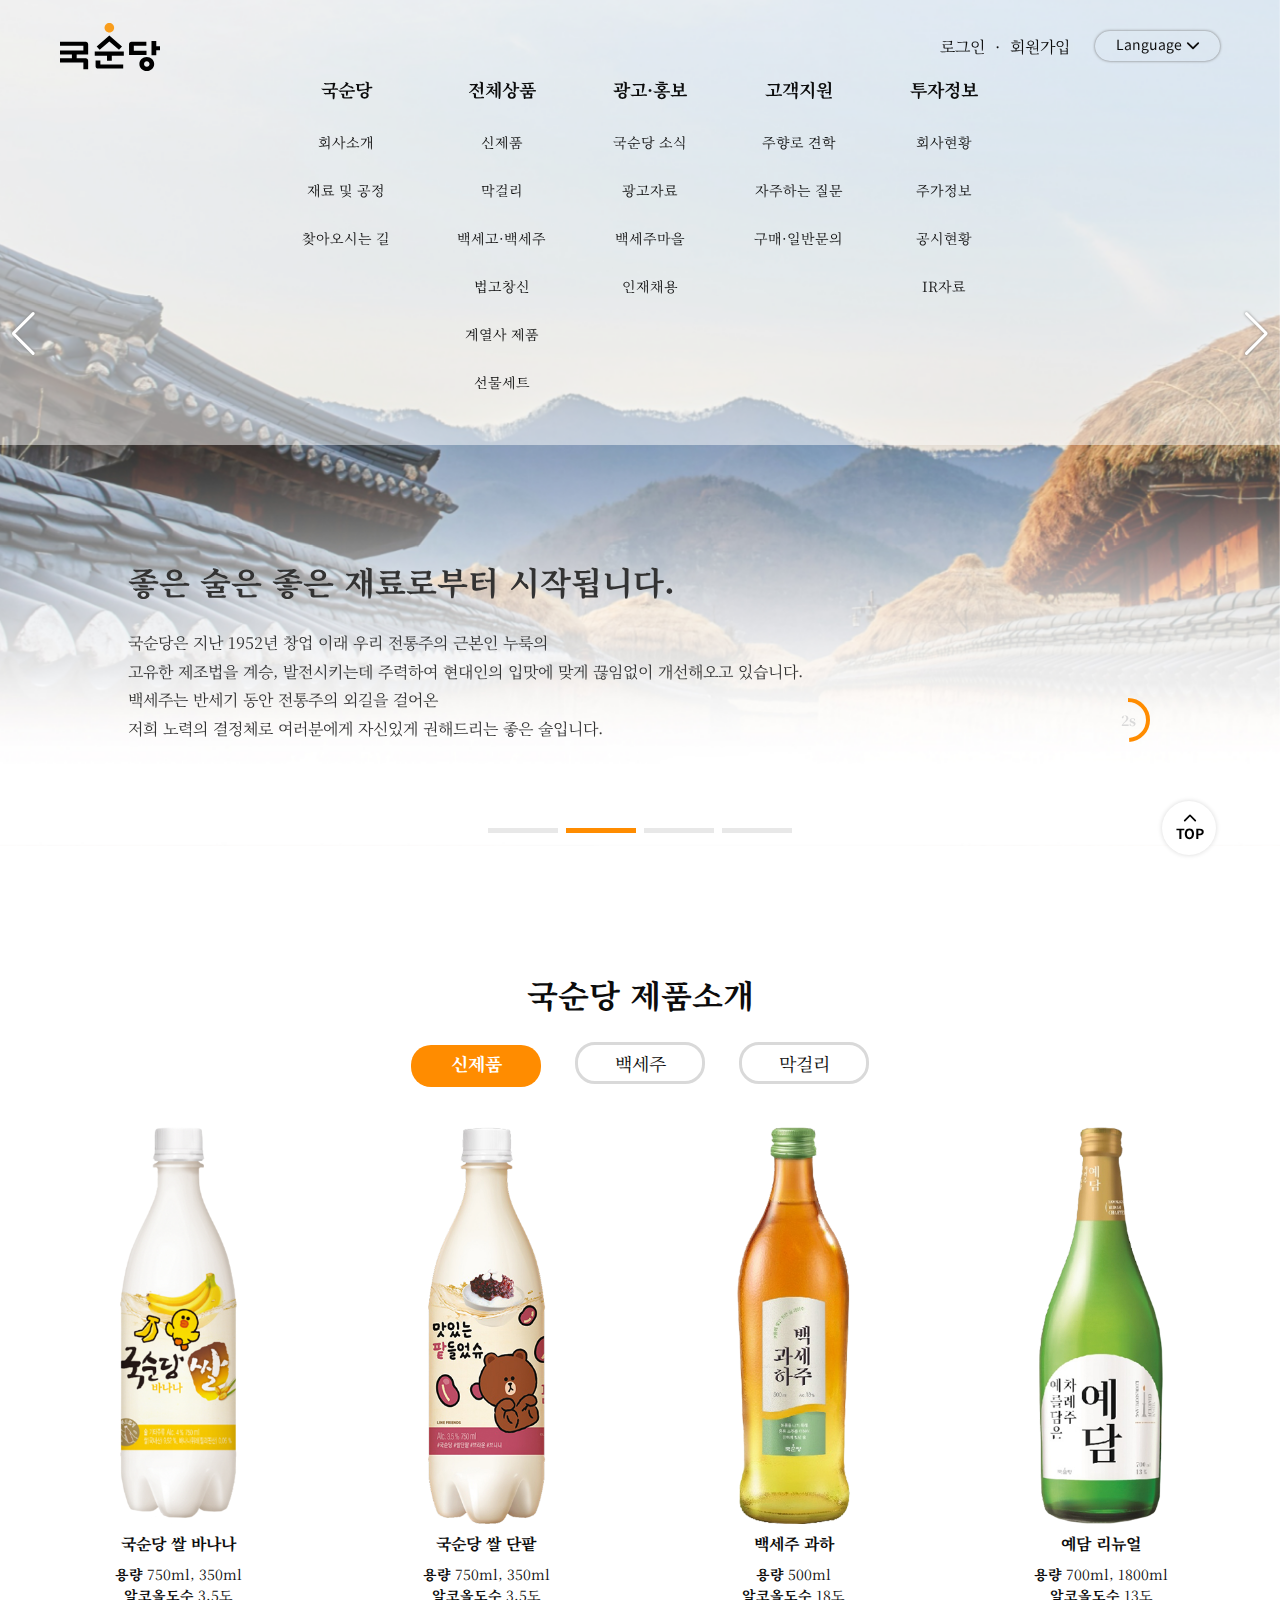
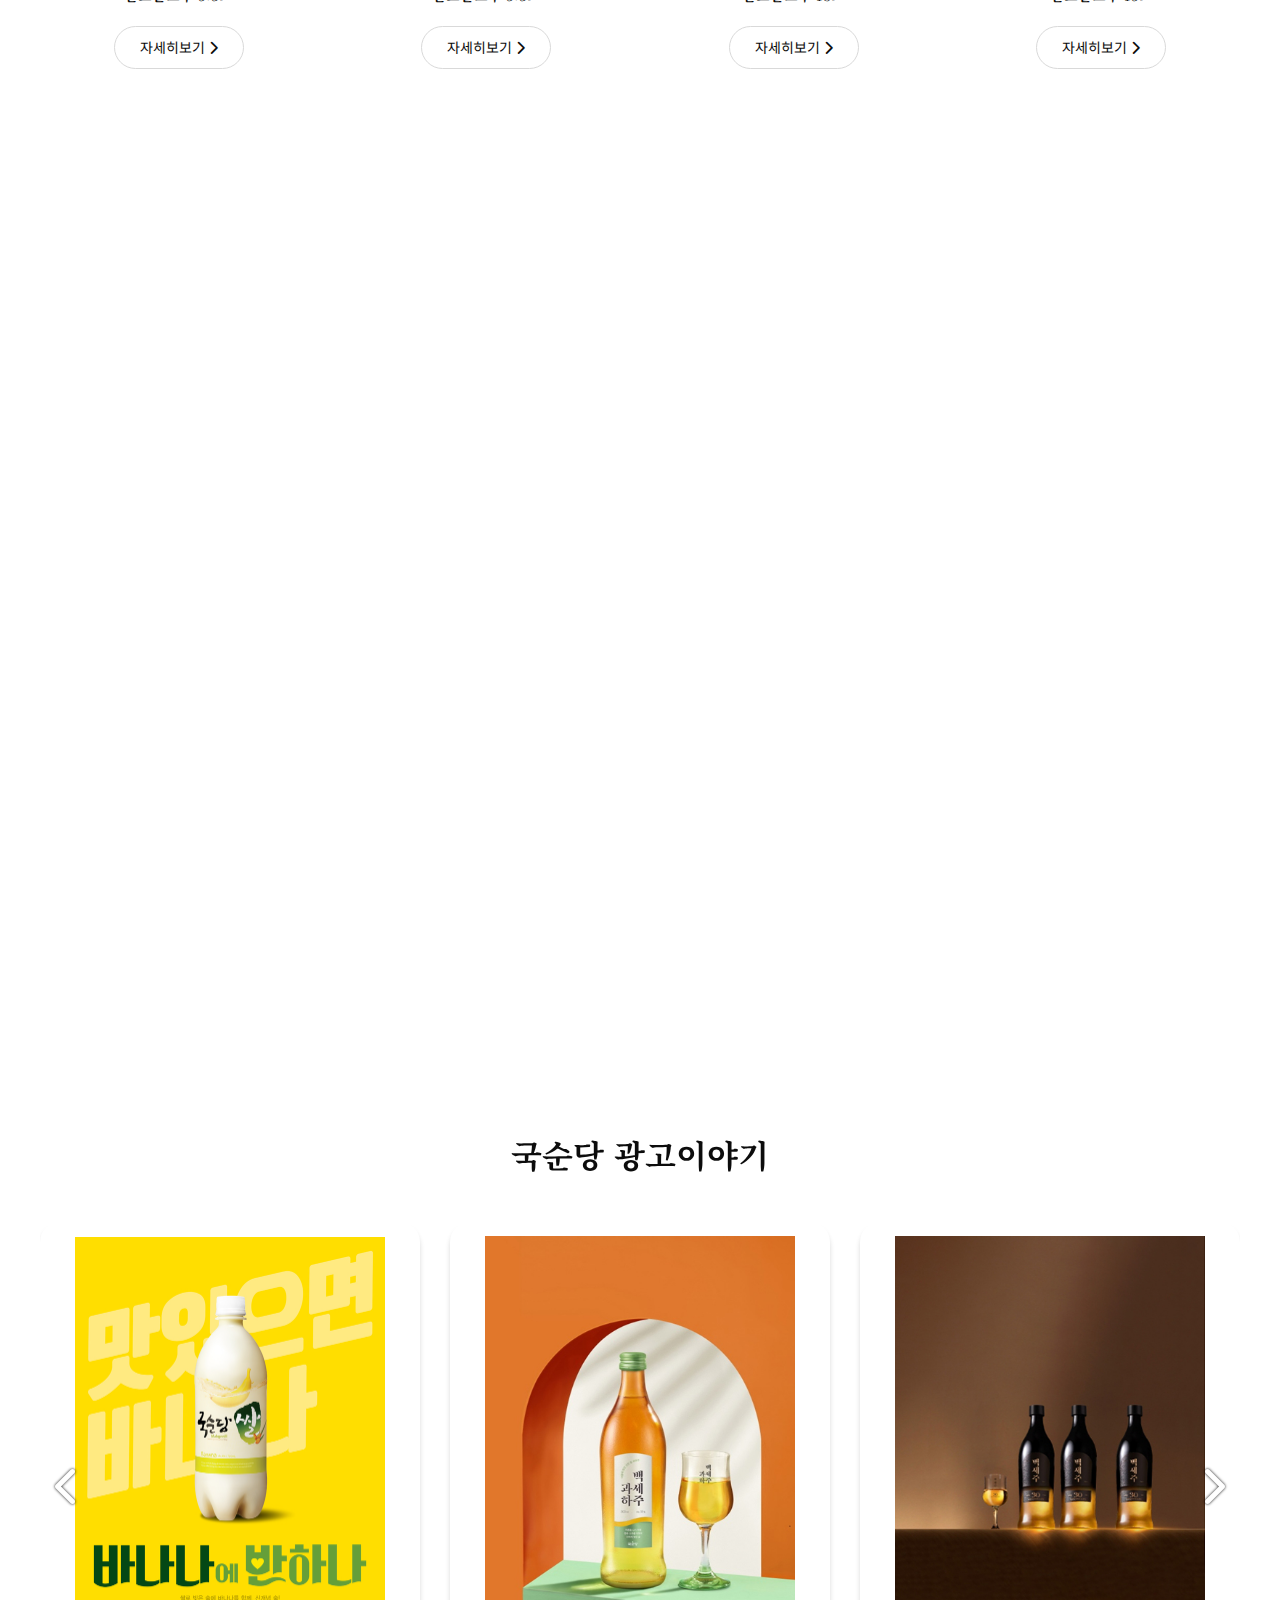
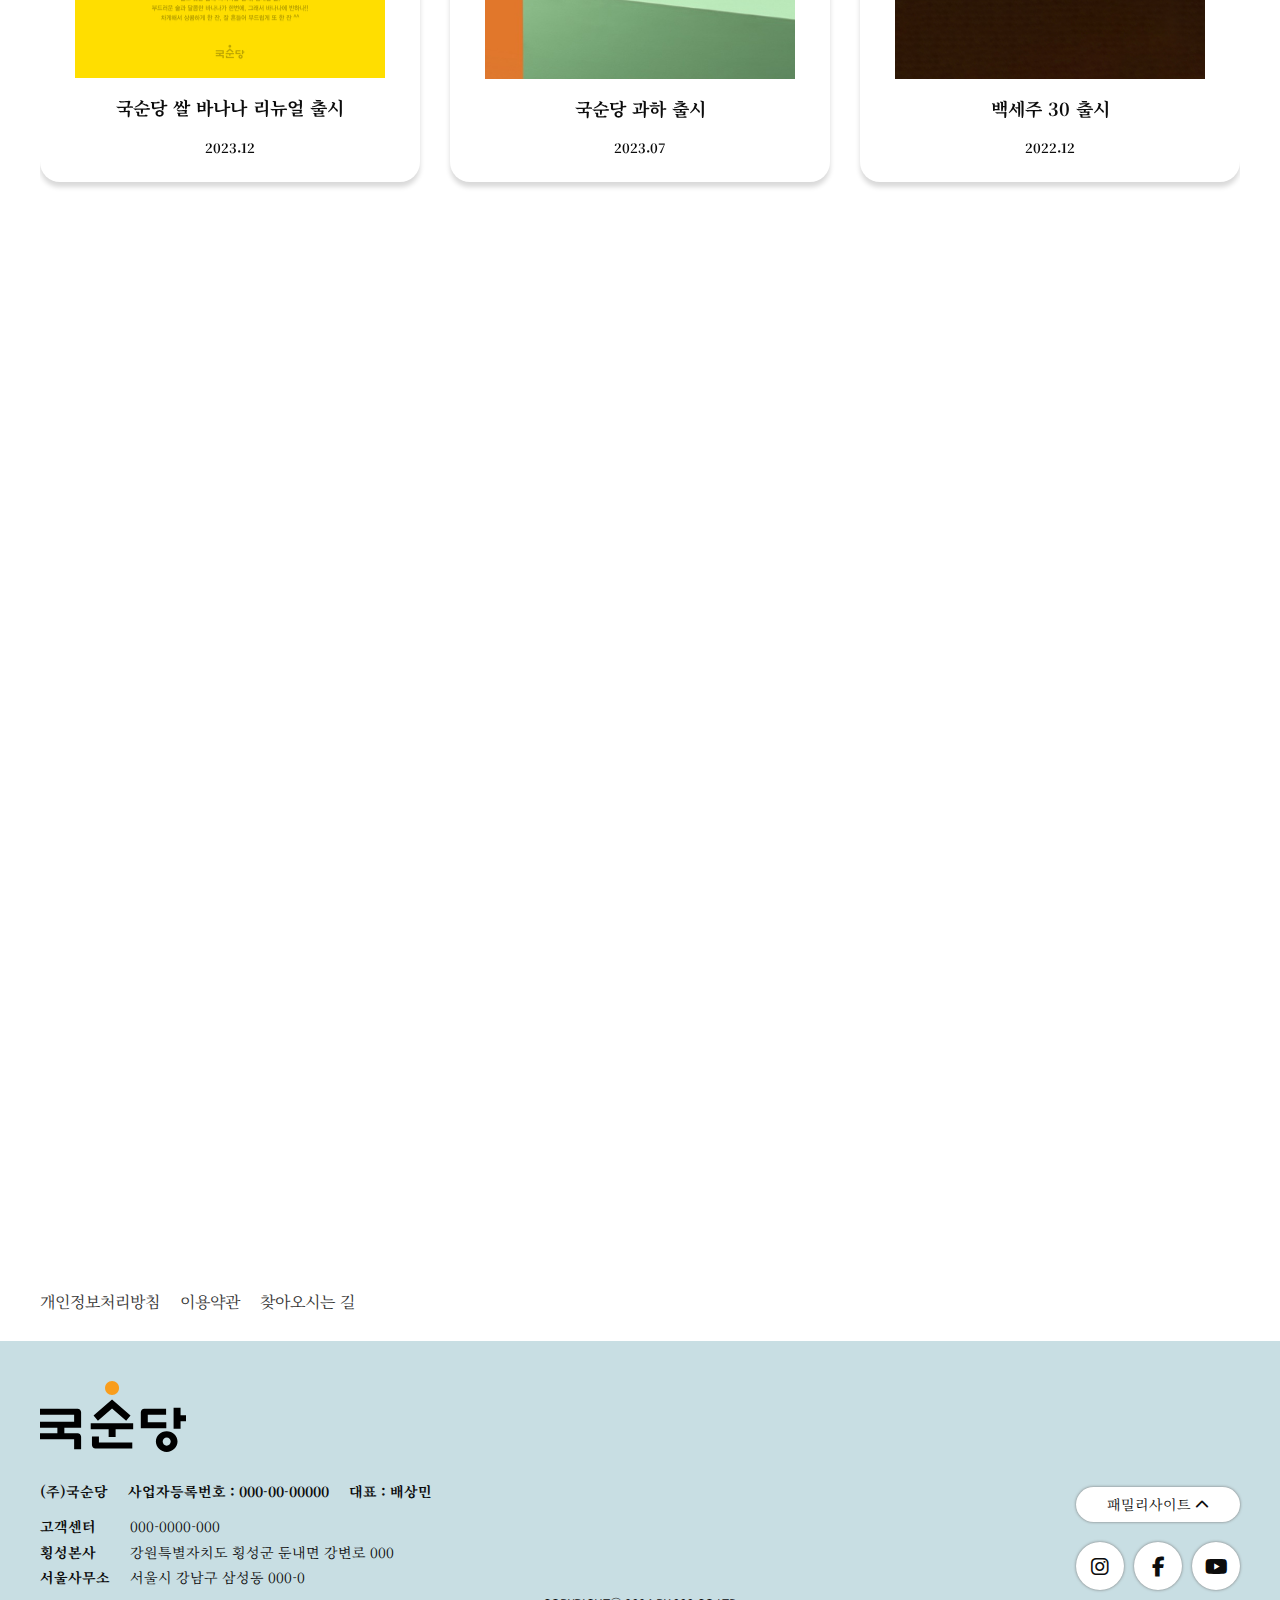
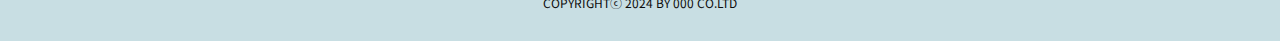
==== commit 82957a5f: "Add files via upload" ====
--- a/index.html
+++ b/index.html
@@ -35,7 +35,7 @@
     for(i in mobile_keys){
       //URL파라미터에 'move_pc_screen'가 포함되어 있지 않을때 아래 내용 적용
       if(navigator.userAgent.match(mobile_keys[i]) !=null){
-        location.href='https://kimjisu987.github.io/project01/mobile'; //모바일로 연결하라
+        location.href='https://kimjisu987.github.io/kooksoondang//mobile'; //모바일로 연결하라
         break; //더이상 실행안함.
       }
     }
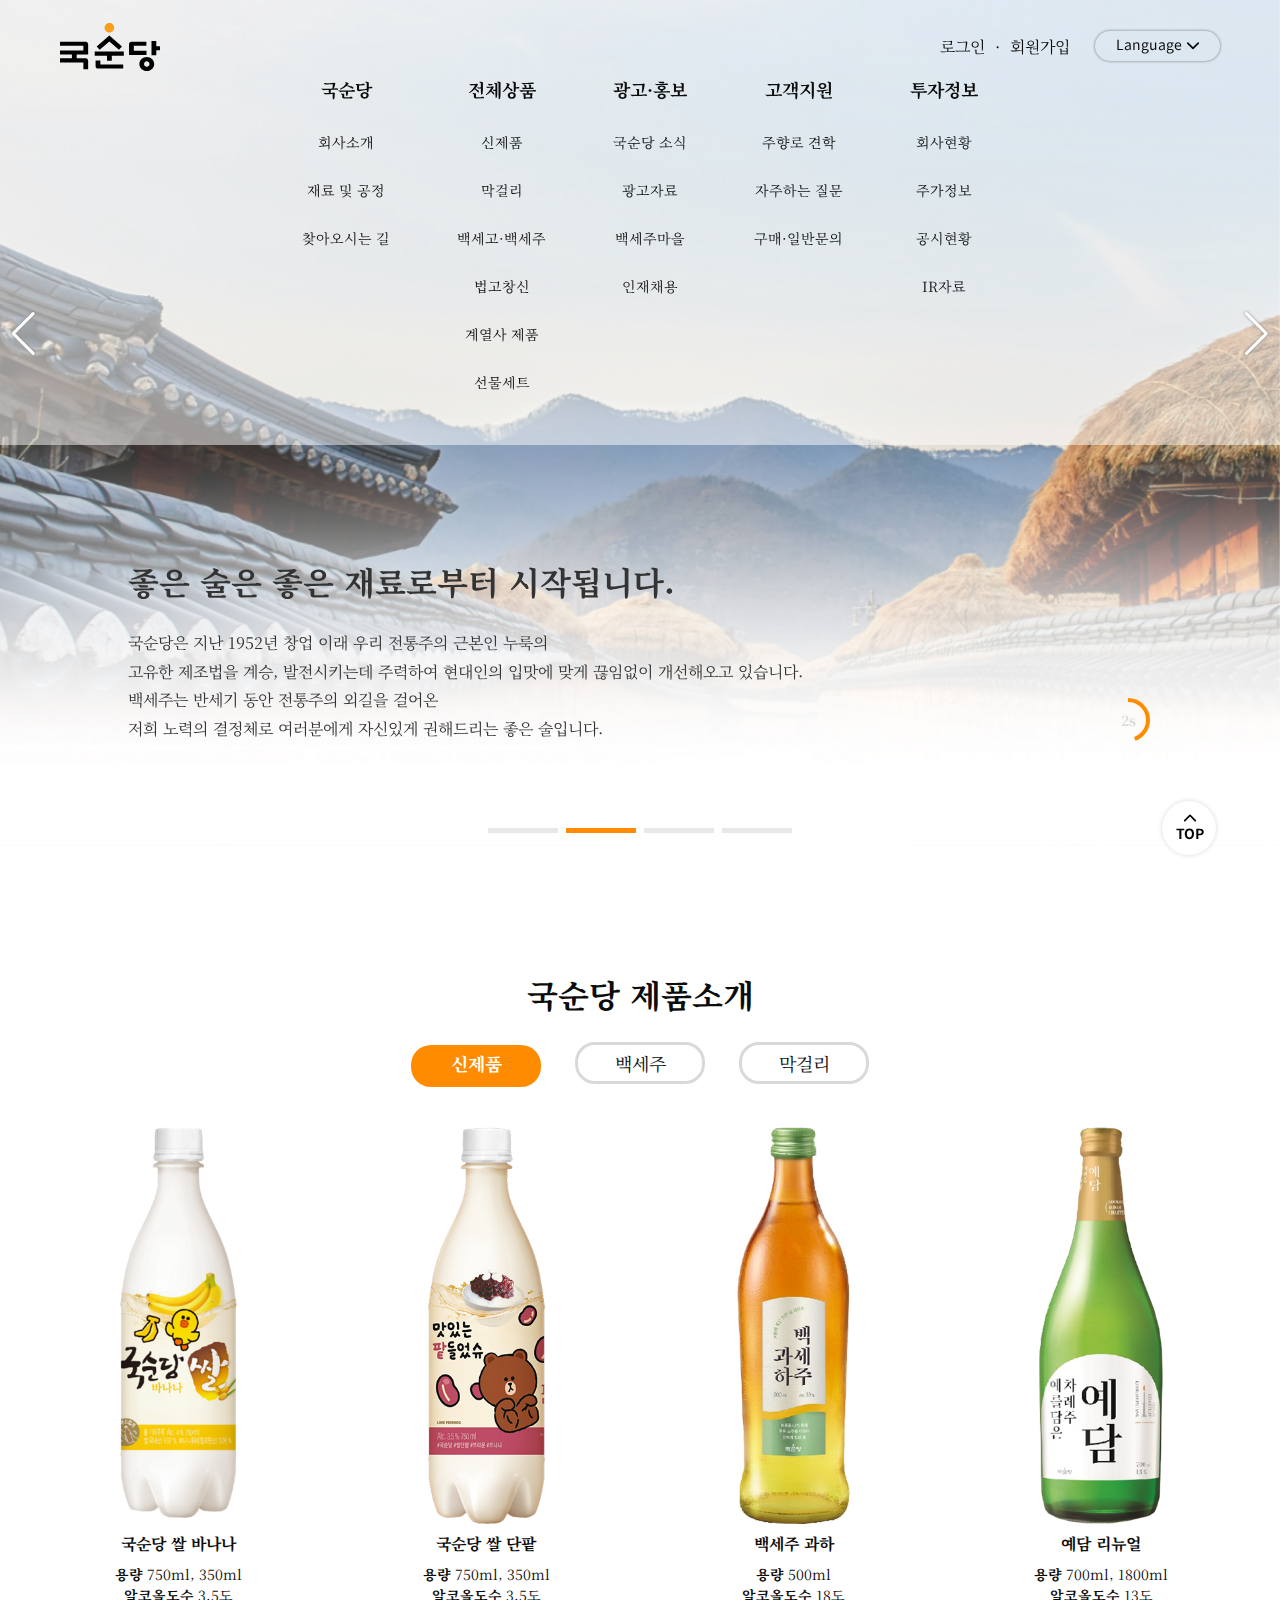
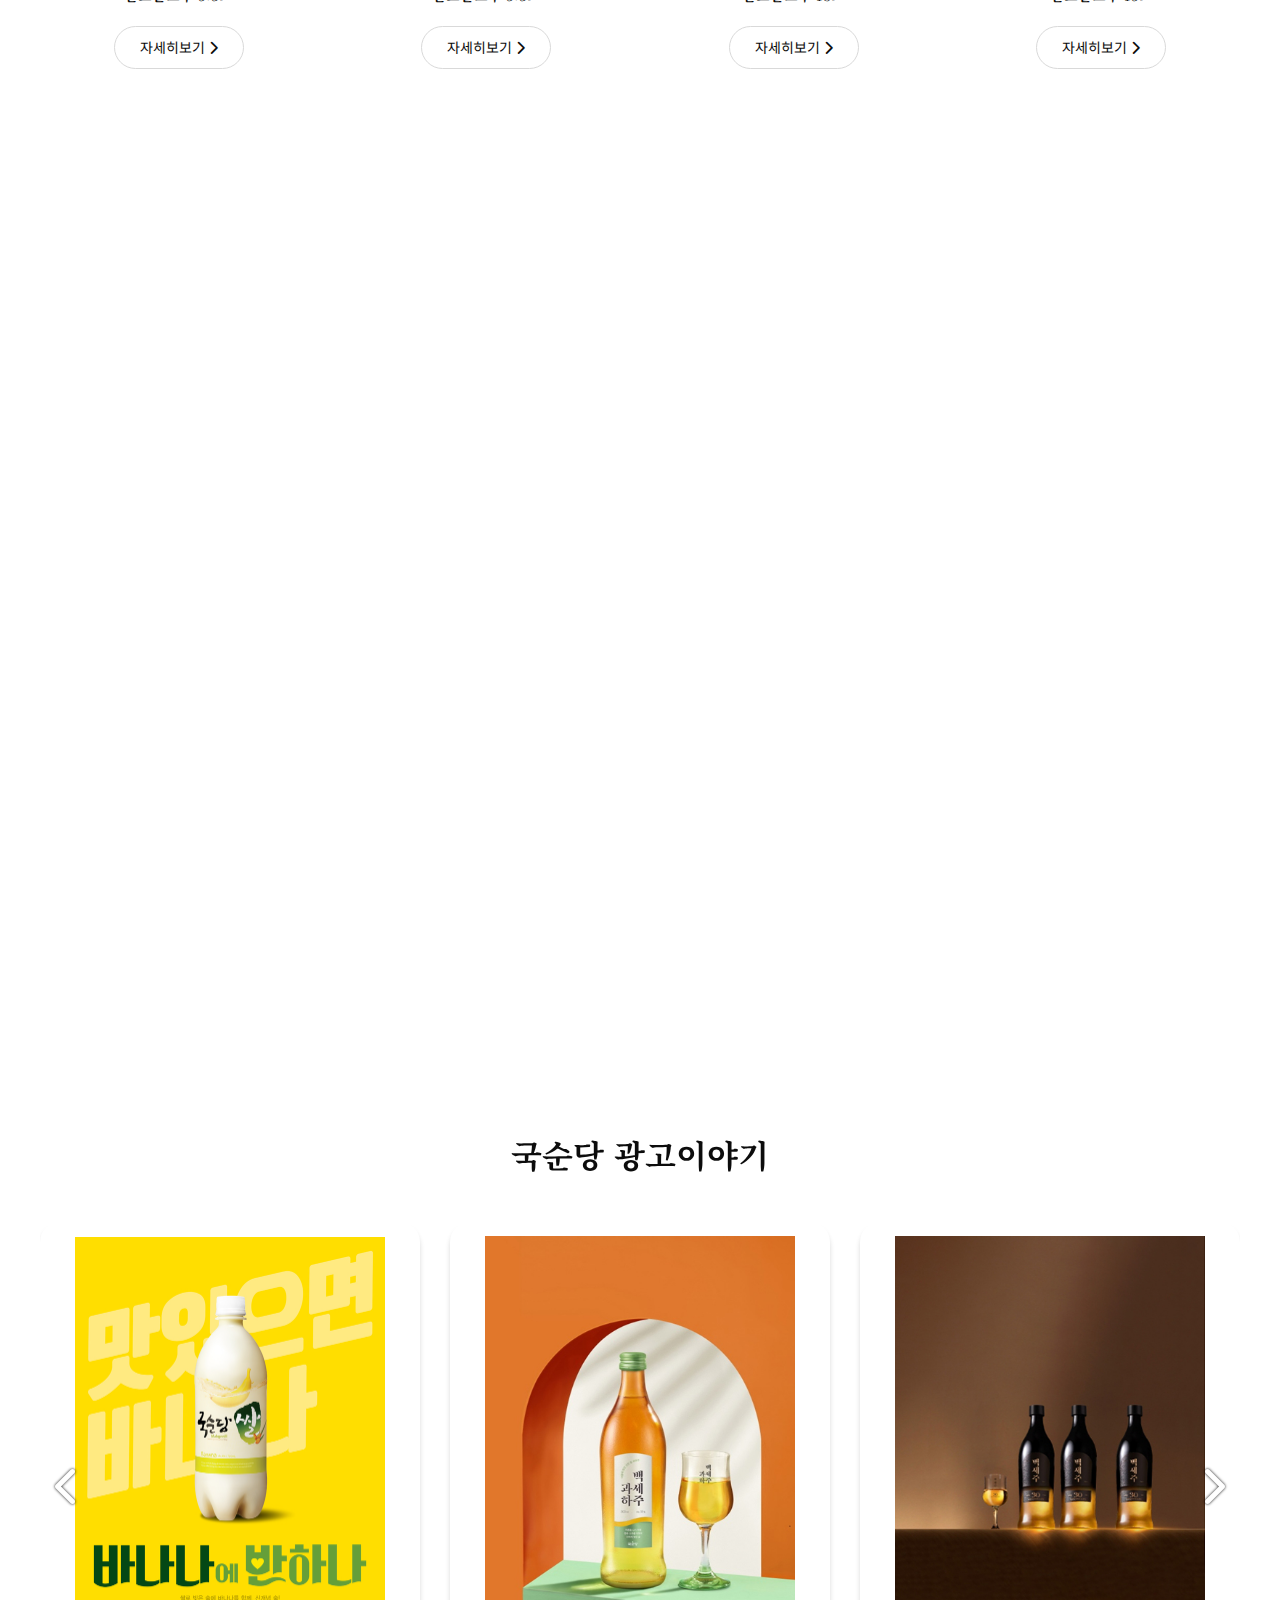
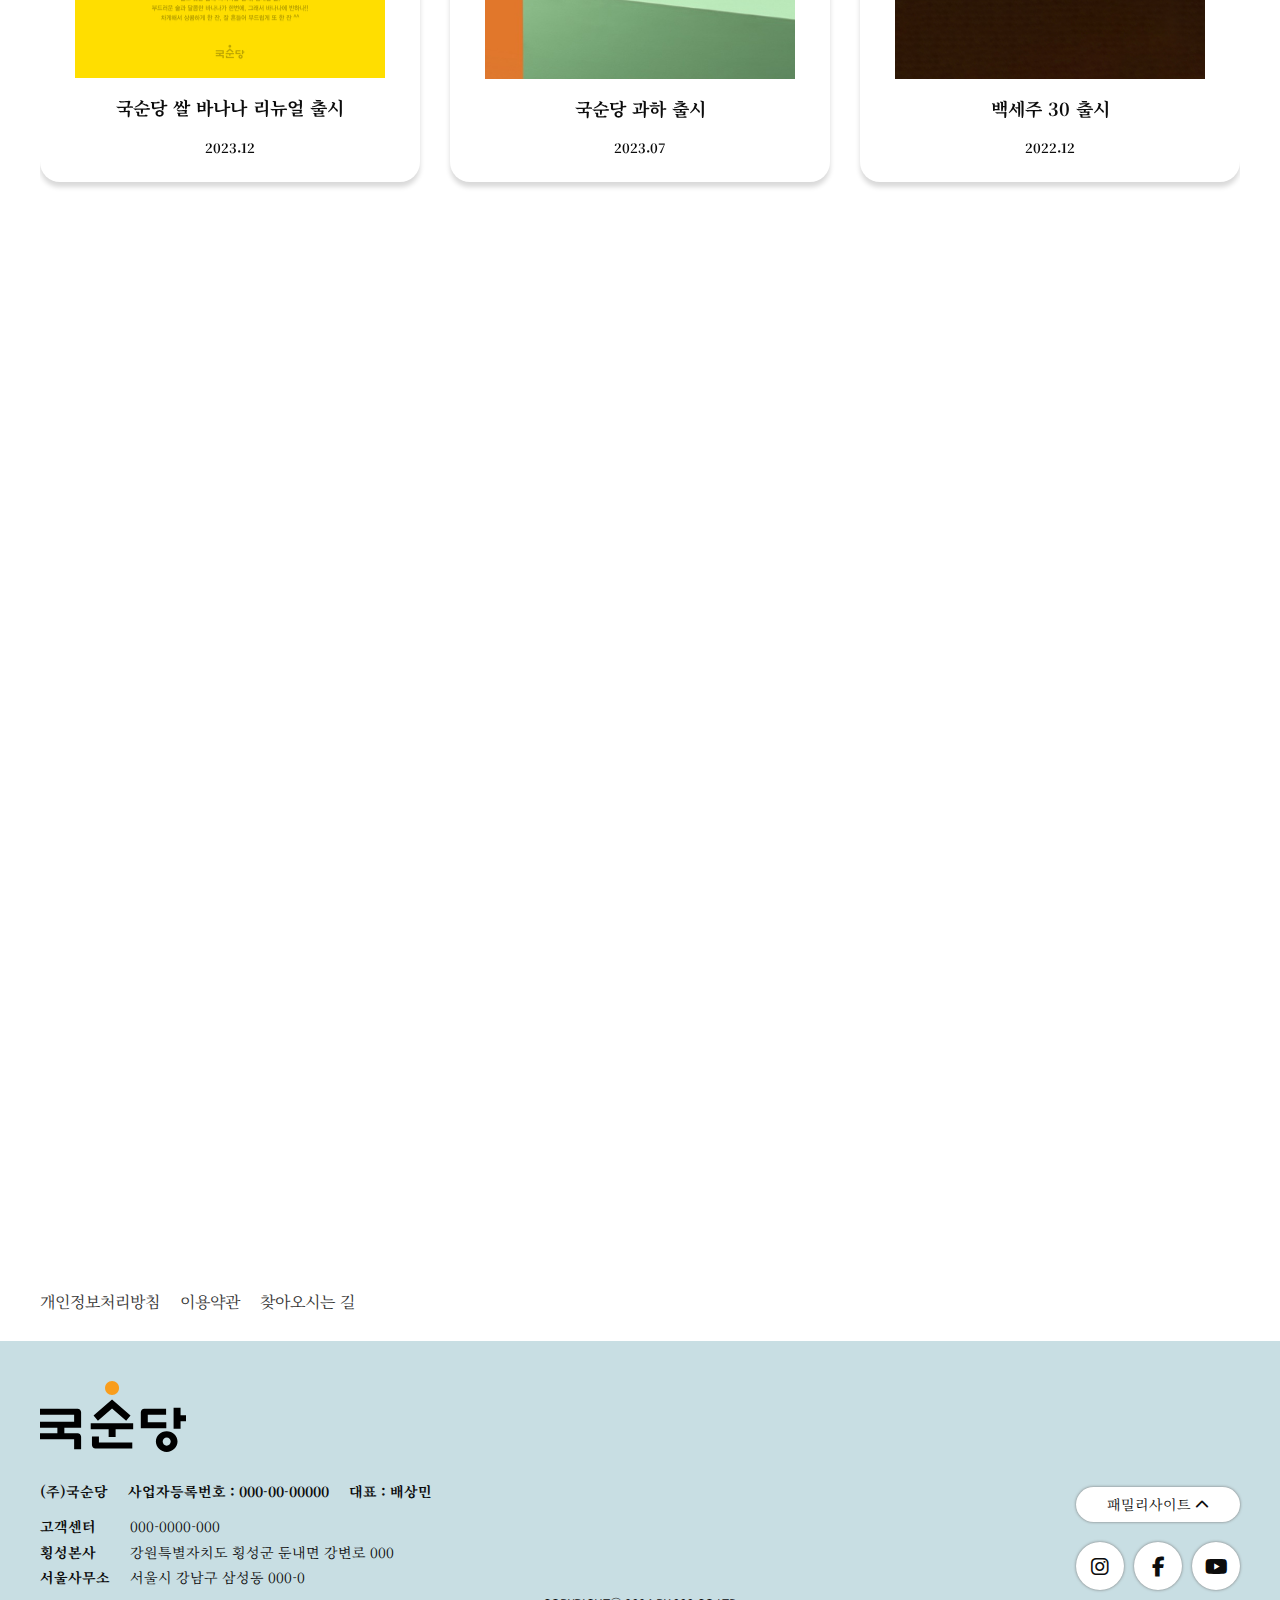
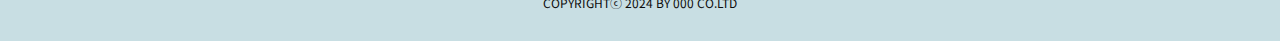
==== commit e1310895: "Add files via upload" ====
--- a/index.html
+++ b/index.html
@@ -35,7 +35,7 @@
     for(i in mobile_keys){
       //URL파라미터에 'move_pc_screen'가 포함되어 있지 않을때 아래 내용 적용
       if(navigator.userAgent.match(mobile_keys[i]) !=null){
-        location.href='https://kimjisu987.github.io/kooksoondang//mobile'; //모바일로 연결하라
+        location.href='https://kimjisu987.github.io/kooksoondang/mobile'; //모바일로 연결하라
         break; //더이상 실행안함.
       }
     }
